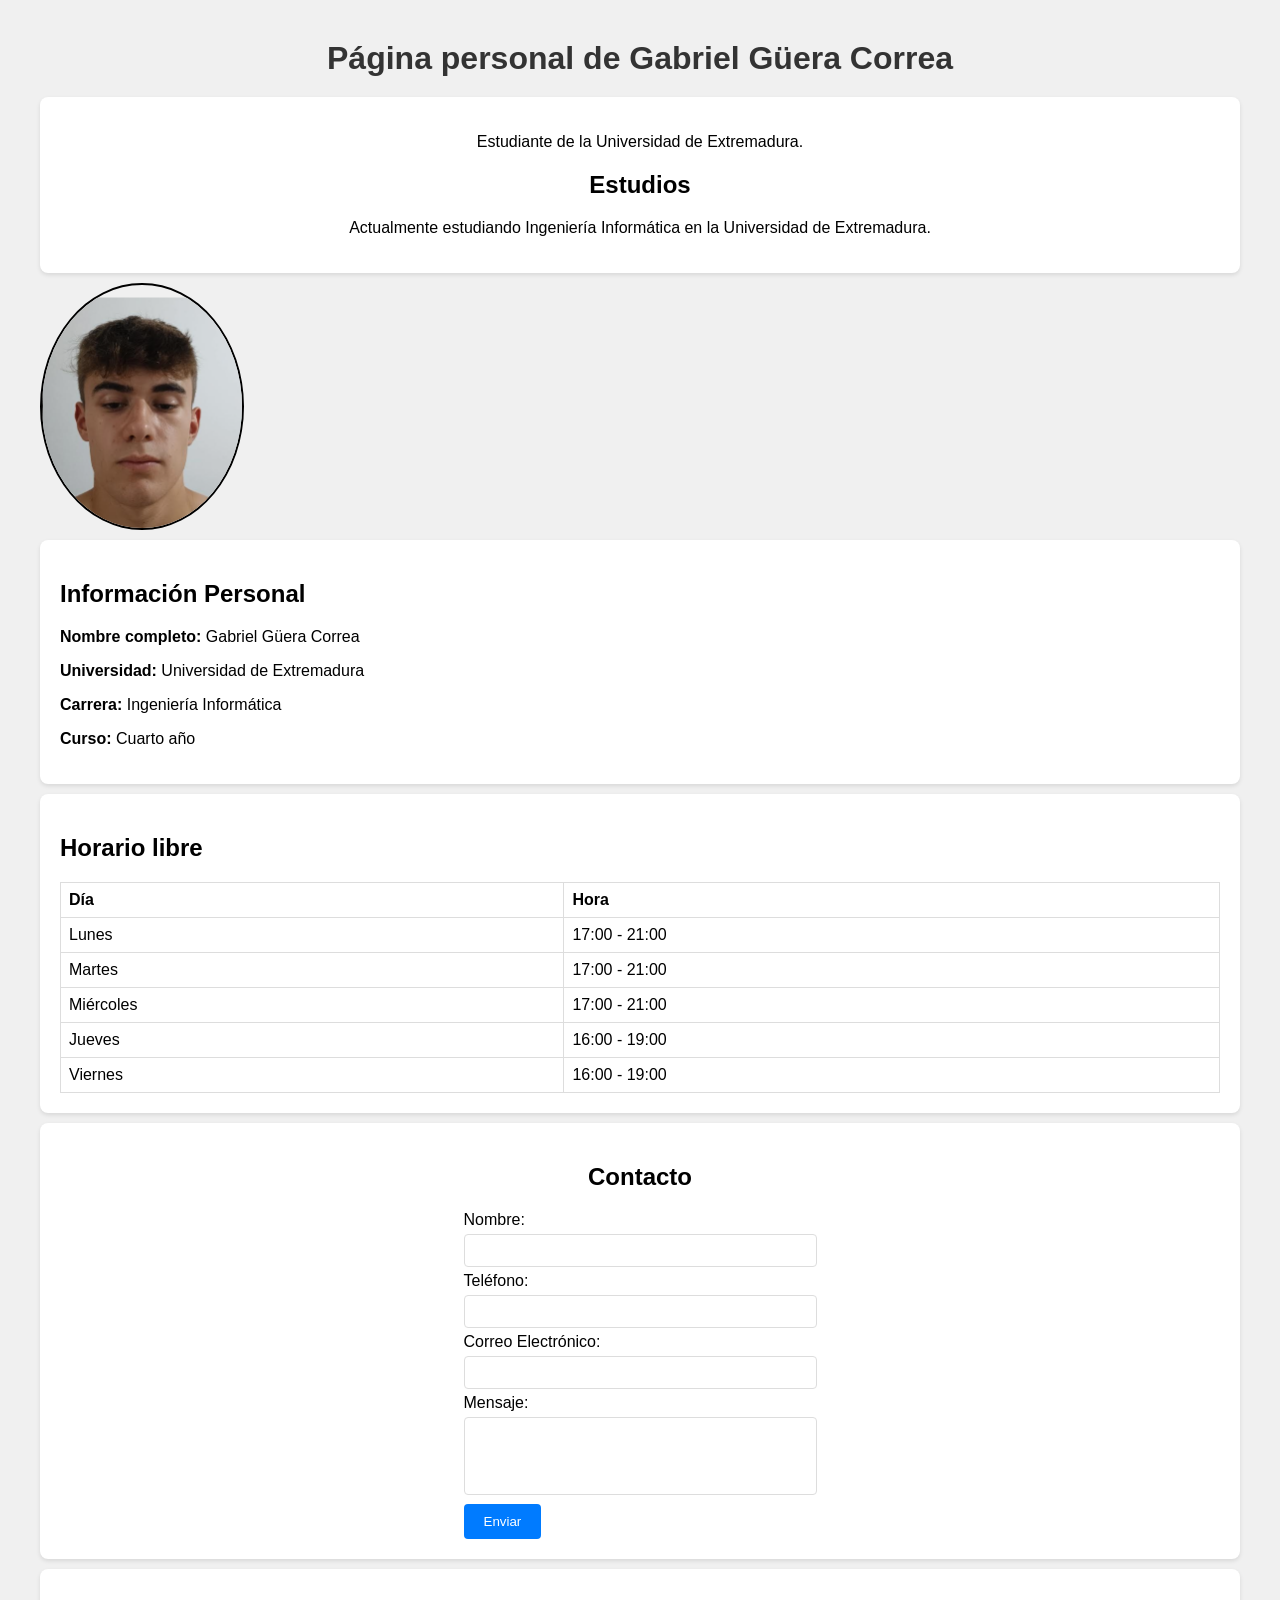
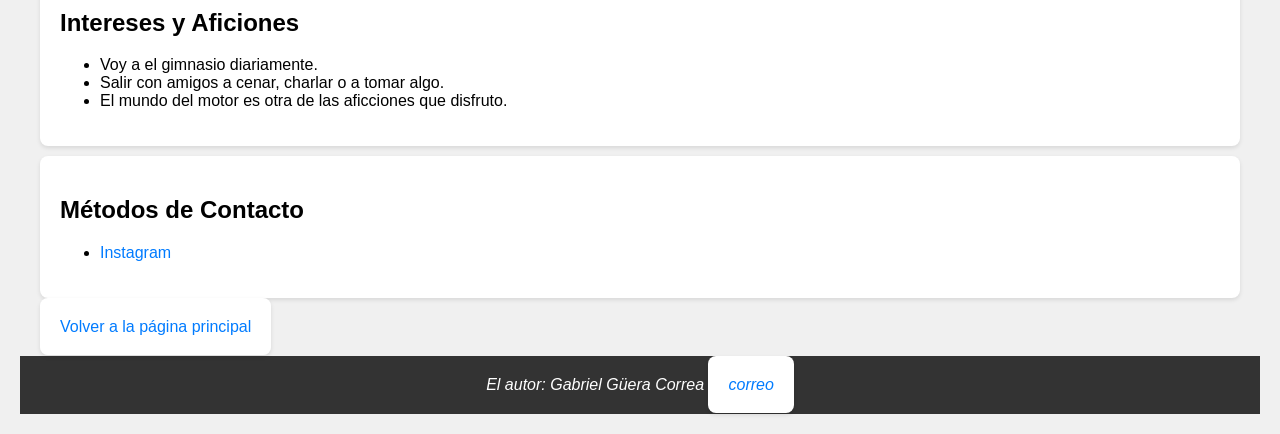
==== Gabriel.html @ ddea7c3e "Cambiar de Redes sociales a Métodos de contacto" ====
<!DOCTYPE html>
<html lang="es">
<head>
    <meta charset="UTF-8">
    <title>Presentación Estudiante 2</title>
    <link rel="stylesheet" href="styles.css">
</head>
<body>
    <div class="wrapper">
        <div class="nombre" style="font-weight: bold; font-size: 2em;">Página personal de Gabriel Güera Correa</div>
        <div class="box presentacion">
            <p>Estudiante de la Universidad de Extremadura.</p>
            <h2>Estudios</h2>
            <p>Actualmente estudiando Ingeniería Informática en la Universidad de Extremadura.</p>
        </div>
        <img src="imagenes/imageGabriel.png" alt="Foto de Gabriel:  foto de frente en la que se puede observar a un joven de pelo y ojos marrones" width="200" id="foto" style="border-radius: 50%; border: 2px solid black;">
        <div class="box informacion-personal">
            <h2>Información Personal</h2>
            <p><strong>Nombre completo:</strong> Gabriel Güera Correa </p>
            <p><strong>Universidad:</strong> Universidad de Extremadura</p>
            <p><strong>Carrera:</strong> Ingeniería Informática</p>
            <p><strong>Curso:</strong> Cuarto año </p>
        </div>

        <div class="temas">
            <div class="box horario">
                <h2>Horario libre</h2>
                <table class="tabla">
                    <tr>
                        <th>Día</th>
                        <th>Hora</th>
                        
                    </tr>
                    <tr>
                        <td>Lunes</td>
                        <td>17:00 - 21:00</td>
                        
                    </tr>
                    <tr>
                        <td>Martes</td>
                        <td>17:00 - 21:00</td>
                        
                    </tr>
                    <tr>
                        <td>Miércoles</td>
                        <td>17:00 - 21:00</td>
                        
                    </tr>
                    <tr>
                        <td>Jueves</td>
                        <td>16:00 - 19:00</td>
                        
                    </tr>
                    <tr>
                        <td>Viernes</td>
                        <td>16:00 - 19:00</td>
                        
                    </tr>
                </table>
            </div>
            <div class="box contacto">
                <h2>Contacto</h2>
                <form>
                    <label class="label" for="nombre">Nombre:</label><br>
                    <input class="input" type="text" id="nombre" name="nombre" required><br>
                    <label class="label" for="Telefono">Teléfono:</label><br>
                    <input class="input" type="tel" id="Telefono" name="Telefono" required><br>
                    <label class="label" for="email">Correo Electrónico:</label><br>
                    <input class="input" type="email" id="email" name="email" required><br>
                    <label class="label" for="mensaje">Mensaje:</label><br>
                    <textarea class="textarea" name="mensaje" rows="4" cols="40" id="mensaje" required></textarea><br>
                    <input type="submit" value="Enviar" class="enviar">
                </form>
            </div>
        </div>
        
        <div class="box intereses">
            <h2>Intereses y Aficiones</h2>
            <ul>
                <li>Voy a el gimnasio diariamente.</li>
                <li>Salir con amigos a cenar, charlar o a tomar algo.</li>
                <li>El mundo del motor es otra de las aficciones que disfruto.</li>
            </ul>
        </div>
        
        <div class="box redes-sociales">
            <h2>Métodos de Contacto</h2>
            <ul>
                <li><a class="ref" href="https://www.instagram.com/gabrigc04_">Instagram</a></li>
            </ul>
        </div>

        <div class="volver">
            <a href="paginaPrincipal.html" class="box ref">Volver a la página principal</a>
        </div>
    </div>
    <footer>
        <address>El autor: Gabriel Güera Correa <a class="box ref" href="mailto:ggeracor@alumnos.unex.es">correo</a></address>
    </footer>
</body>
</html>
---- styles.css ----
body {
    font-family: Arial, sans-serif, 'Lexend', sans-serif;
    margin: 0;
    padding: 20px;
    background-color: #f0f0f0;
}

.wrapper {
    max-width: 1200px;
    margin: 0 auto;
}

.box {
    background-color: white;
    border-radius: 8px;
    padding: 20px;
    margin: 10px 0;
    box-shadow: 0 2px 4px rgba(0,0,0,0.1);
}

.nombre {
    font-size: 2em;
    text-align: center;
    margin: 20px 0;
    color: #333;
}

.presentacion {
    text-align: center;
}

.layout .box {
  margin:0; /* Solo margen inferior */
}

.layout {
  display: grid;
  grid-template-columns: 2fr 1fr;
  grid-template-areas:
  "informacion-personal contacto"
  "horario contacto";
  gap: 20px;
  align-items: stretch;
  margin-bottom: 20px;
}


.contacto {
  grid-area: contacto;
  display: flex;
  flex-direction: column;
  align-items: center;
  justify-content: center;
}

.contacto img {
    width: 200px;
    height: 200px;
    border-radius: 50%;
    object-fit: cover;
    margin-top: 20px;
    border: 4px solid #f0f0f0;
}
.informacion-personal{
  grid-area: informacion-personal;
}
.horario{
  grid-area: horario;
}

.tabla {
    width: 100%;
    border-collapse: collapse;
}

.tabla th, .tabla td {
    border: 1px solid #ddd;
    padding: 8px;
    text-align: left;
}

.input, .textarea {
    width: 95%;
    padding: 8px;
    margin: 5px 0;
    border: 1px solid #ddd;
    border-radius: 4px;
    resize: none;
}

input::placeholder,
textarea::placeholder {
  color: #333333;
}

.enviar {
    background-color: #007bff;
    color: white;
    padding: 10px 20px;
    border: none;
    border-radius: 4px;
    cursor: pointer;
}

.ref {
    color: #007bff;
    text-decoration: none;
}


.volver {
    text-align: start;
    margin: 20px 0;
}



footer {
    text-align: center;
    margin-top: 20px;
    padding: 20px;
    background-color: #333;
    color: white;
}
.cards {
    display: grid;
    grid-template-columns: repeat(auto-fit, 220px);
    gap: 20px;
    justify-content: center;
    align-items: start;
    margin: 20px 0;
}

.card {
    width: 220px;
    height: 300px;
    background-color: #fff;
    border-radius: 10px;
    box-shadow: 0 4px 10px rgba(0,0,0,0.08);
    text-decoration: none;
    color: inherit;
    display: flex;
    flex-direction: column;
    align-items: center;
    overflow: hidden;
    transition: transform 0.18s ease, box-shadow 0.18s ease;
}

.card:hover {
    transform: translateY(-6px);
    transform: scale(1.05);
    box-shadow: 0 8px 18px rgba(0,0,0,0.12);
}

.card img {
    width: 120px;
    height: 120px;
    border-radius: 50%;
    object-fit: cover;
    margin-top: 20px;
    border: 4px solid #f0f0f0;
}
.card img[alt]{
    font-size: 0.85rem;
    color: #999;
    text-align: center;
    line-height: 120px;
    
}

.card .info {
    padding: 12px 16px;
    text-align: center;
    display: flex;
    flex-direction: column;
    justify-content: center;
    flex: 1;
}

.card .info h3 {
    margin: 10px 0 6px;
    font-size: 1.05rem;
    color: #333;
}

.card .info p {
    margin: 0;
    font-size: 0.9rem;
    color: #666;
}

.modal {
  display: none;
  position: fixed;
  top: 0; left: 0;
  width: 100%; height: 100%;
  background: rgba(0,0,0,0.8);
  justify-content: center;
  align-items: center;
}

.modal img {
  max-width: 100%;
  max-height: 100%;
  transform: scale(1.5);
}

.modal:target {
  display: flex;
}

.fondo {
  position: absolute;
  width: 100%; height: 100%;
}

.cerrar {
  position: fixed;
  top: 20px; left: 20px;
  font-size: 40px;
  color: white;
  text-decoration: none;
}


@media (max-width: 520px) {
    .cards {
        grid-template-columns: 1fr;
    }
    .card {
        width: 90%;
        margin: 0 auto;
        height: auto;
    }
}
@media (prefers-color-scheme: dark) {
  body {
    background-color: #121212; /* fondo oscuro real */
    color: #f5f5f5; /* texto claro y legible */
  }


  .box {
    background-color: #1e1e1e;
    box-shadow: 0 2px 6px rgba(0, 0, 0, 0.3);
    color: #e0e0e0;

  }

  .nombre {
    color: #ffffff;
  }

  .presentacion {
    color: #cccccc;
  }

  .tabla {
    background-color: #1a1a1a;
    color: #f0f0f0;
  }

  .tabla th, .tabla td {
    border: 1px solid #444;
  }

  .input, .textarea {
    border: 1px solid #555;
    background-color: #2a2a2a;
    color: #f0f0f0;
  }
  input::placeholder,
textarea::placeholder {
  color: #C4BABA;
}

  .enviar {
    background-color: #0d6efd;
    color: white;
  }

  .ref {
    color: #4da3ff;
  }

  .volver {
    color: #ccc;
  }

  footer {
    background-color: #1e1e1e;
    color: #f0f0f0;
  }

  .card {
    background-color: #1f1f1f;
    box-shadow: 0 4px 10px rgba(0, 0, 0, 0.3);
    color: #f0f0f0;
  }

  .card:hover {
    transform: scale(1.05);
    box-shadow: 0 8px 18px rgba(0,0,0,0.4);
  }

  .card img {
    border: 4px solid #f5f5f5;
  }

  .card img[alt] {
    color: #aaa;
  }

  .card .info h3 {
    color: #ffffff;
  }

  .card .info p {
    color: #cccccc;
  }

  img[src="imagenes/predeterminado.png"] {
  filter: invert(100%);
}

}
@media(prefers-reduced-motion: reduce){
  .card {
    transition: none;
  }
  .card:hover {
    transform:none;
  }
}

@media (forced-colors: active) {
  body {
    background-color: Canvas;
    color: CanvasText;
  }

  .box,
  .card,
  .info-clase {
    background-color: Canvas;
    color: CanvasText;
    border: 1px solid ButtonText;
  }

  .card img {
    border: 2px solid CanvasText;
  }

  a {
    color: LinkText;
    text-decoration: underline;
  }

  .enviar {
    background-color: ButtonFace;
    color: ButtonText;
    border: 1px solid ButtonText;
  }

  footer {
    background-color: Canvas;
    color: CanvasText;
    border-top: 1px solid ButtonText;
  }

  .nombre,
  h2,
  h3,
  p,
  li {
    color: CanvasText;
  }

  .input,
  .textarea {
    background-color: Field;
    color: FieldText;
    border: 1px solid ButtonText;
  }
}

/* Asegurar que la foto principal no se muestre recortada (sin zoom) */
#foto {
  width: 200px;
  max-width: 100%;
  height: auto;
  object-fit: contain; /* no crop, mantén la proporción */
  border-radius: 50%;
  border: 2px solid #444;
  display: block;
}
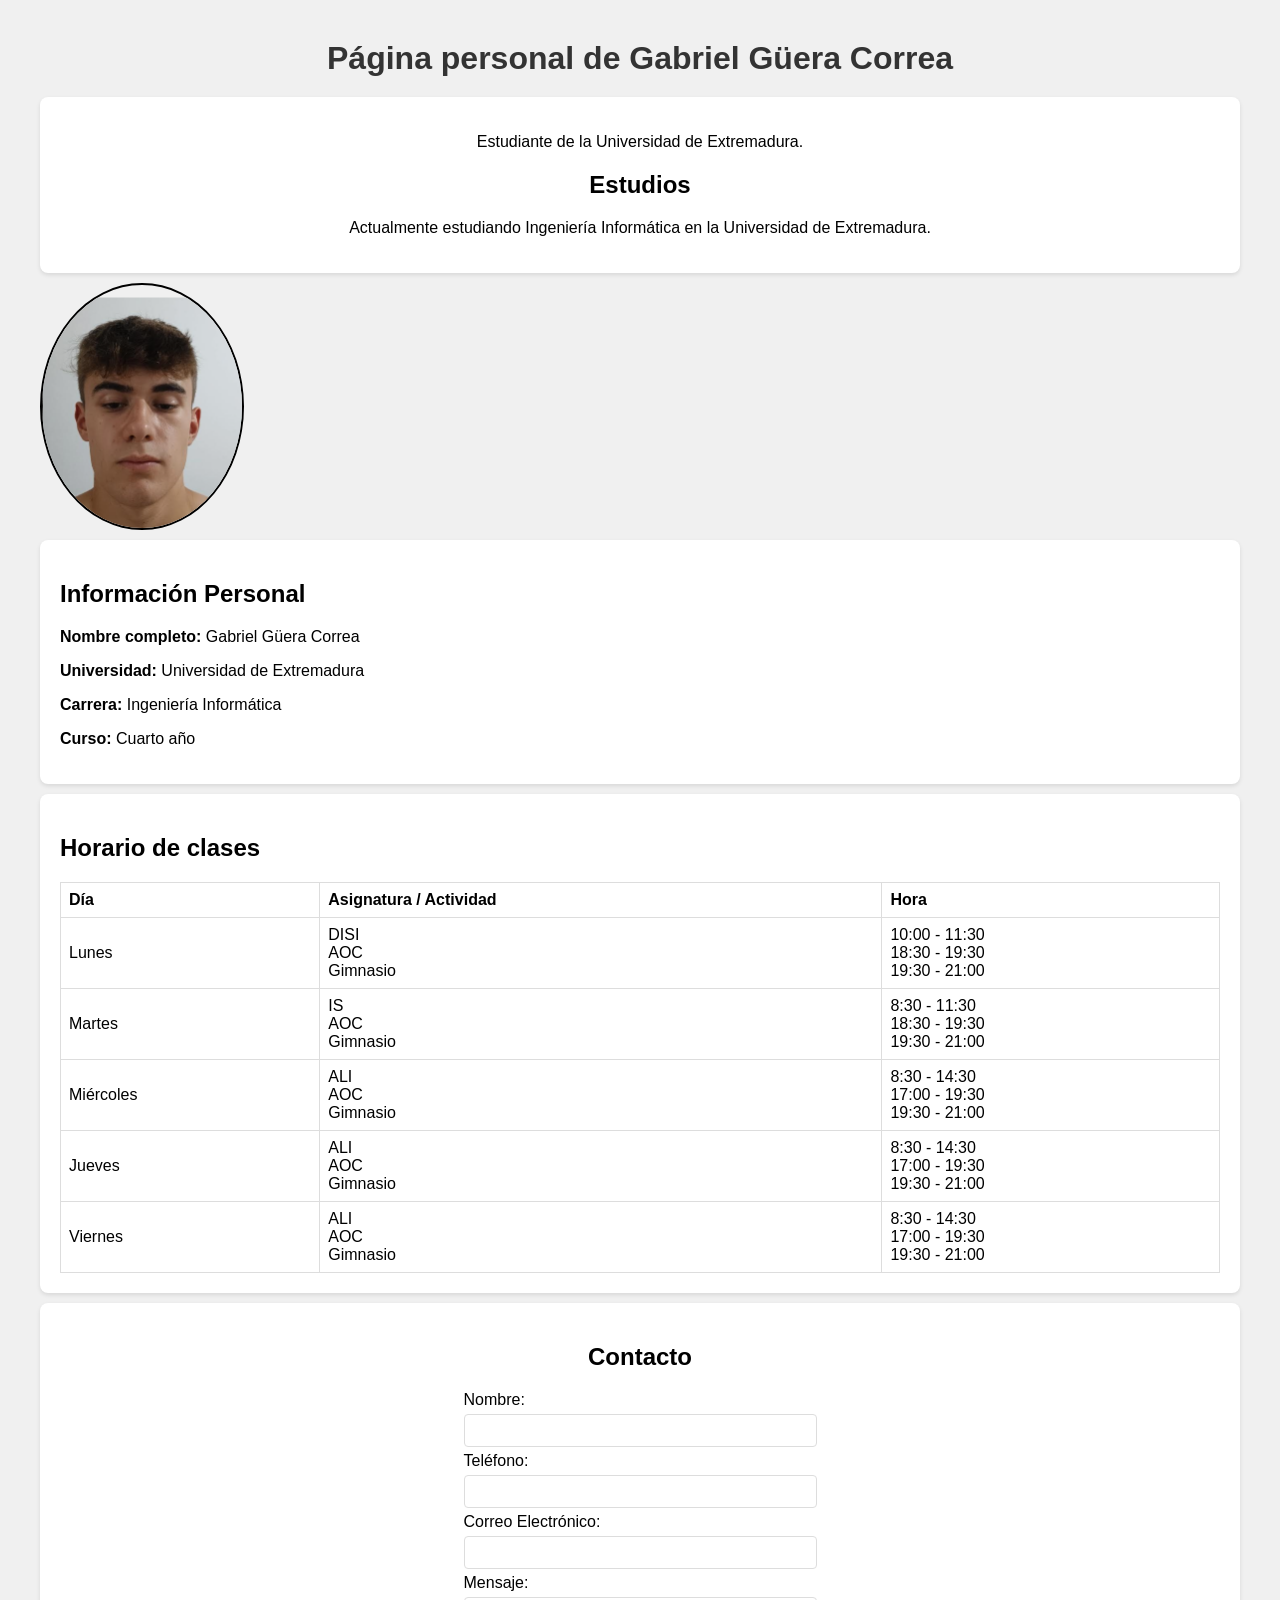
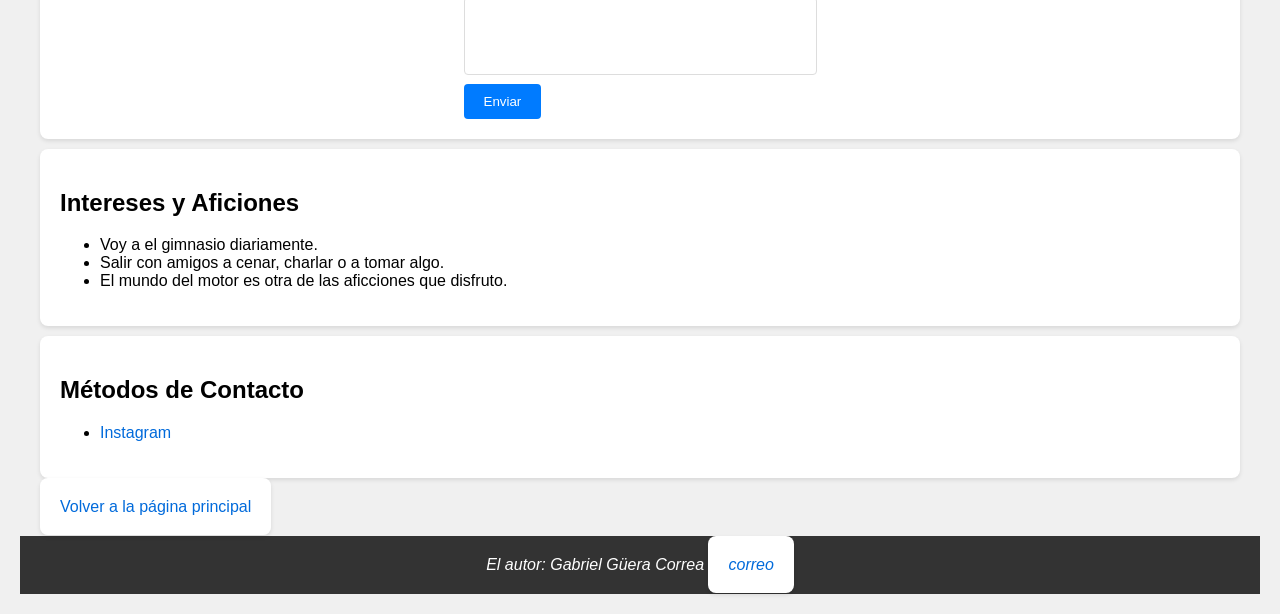
==== commit 3712ac97: "Rol a rellenar" ====
--- a/Gabriel.html
+++ b/Gabriel.html
@@ -24,37 +24,37 @@
 
         <div class="temas">
             <div class="box horario">
-                <h2>Horario libre</h2>
+                <h2>Horario de clases</h2>
                 <table class="tabla">
                     <tr>
                         <th>Día</th>
+                        <th>Asignatura / Actividad</th>
                         <th>Hora</th>
-                        
                     </tr>
                     <tr>
                         <td>Lunes</td>
-                        <td>17:00 - 21:00</td>
-                        
+                        <td>DISI<br>AOC<br>Gimnasio</td>
+                        <td>10:00 - 11:30<br>18:30 - 19:30<br>19:30 - 21:00</td>
                     </tr>
                     <tr>
                         <td>Martes</td>
-                        <td>17:00 - 21:00</td>
-                        
+                        <td>IS<br>AOC<br>Gimnasio</td>
+                        <td>8:30 - 11:30<br>18:30 - 19:30<br>19:30 - 21:00</td>
                     </tr>
                     <tr>
                         <td>Miércoles</td>
-                        <td>17:00 - 21:00</td>
-                        
+                        <td>ALI<br>AOC<br>Gimnasio</td>
+                        <td>8:30 - 14:30<br>17:00 - 19:30<br>19:30 - 21:00</td>
                     </tr>
                     <tr>
                         <td>Jueves</td>
-                        <td>16:00 - 19:00</td>
-                        
+                        <td>ALI<br>AOC<br>Gimnasio</td>
+                        <td>8:30 - 14:30<br>17:00 - 19:30<br>19:30 - 21:00</td>
                     </tr>
                     <tr>
                         <td>Viernes</td>
-                        <td>16:00 - 19:00</td>
-                        
+                        <td>ALI<br>AOC<br>Gimnasio</td>
+                        <td>8:30 - 14:30<br>17:00 - 19:30<br>19:30 - 21:00</td>
                     </tr>
                 </table>
             </div>
--- a/styles.css
+++ b/styles.css
@@ -103,7 +103,7 @@
 }
 
 .ref {
-    color: #007bff;
+    color: #006adb;
     text-decoration: none;
 }
 
@@ -223,7 +223,7 @@
 }
 
 
-@media (max-width: 520px) {
+@media (max-width: 768px) {
     .cards {
         grid-template-columns: 1fr;
     }
@@ -232,7 +232,22 @@
         margin: 0 auto;
         height: auto;
     }
-}
+    .layout {
+    display: grid;
+    grid-template-columns: 1fr;
+    grid-template-areas:
+      "informacion-personal"
+      "horario"
+      "contacto";
+    gap: 20px;
+  }
+
+  .contacto {
+    align-items: stretch;
+    justify-content: flex-start;
+  }
+}
+
 @media (prefers-color-scheme: dark) {
   body {
     background-color: #121212; /* fondo oscuro real */
@@ -384,12 +399,11 @@
   }
 }
 
-/* Asegurar que la foto principal no se muestre recortada (sin zoom) */
 #foto {
   width: 200px;
   max-width: 100%;
   height: auto;
-  object-fit: contain; /* no crop, mantén la proporción */
+  object-fit: contain;
   border-radius: 50%;
   border: 2px solid #444;
   display: block;
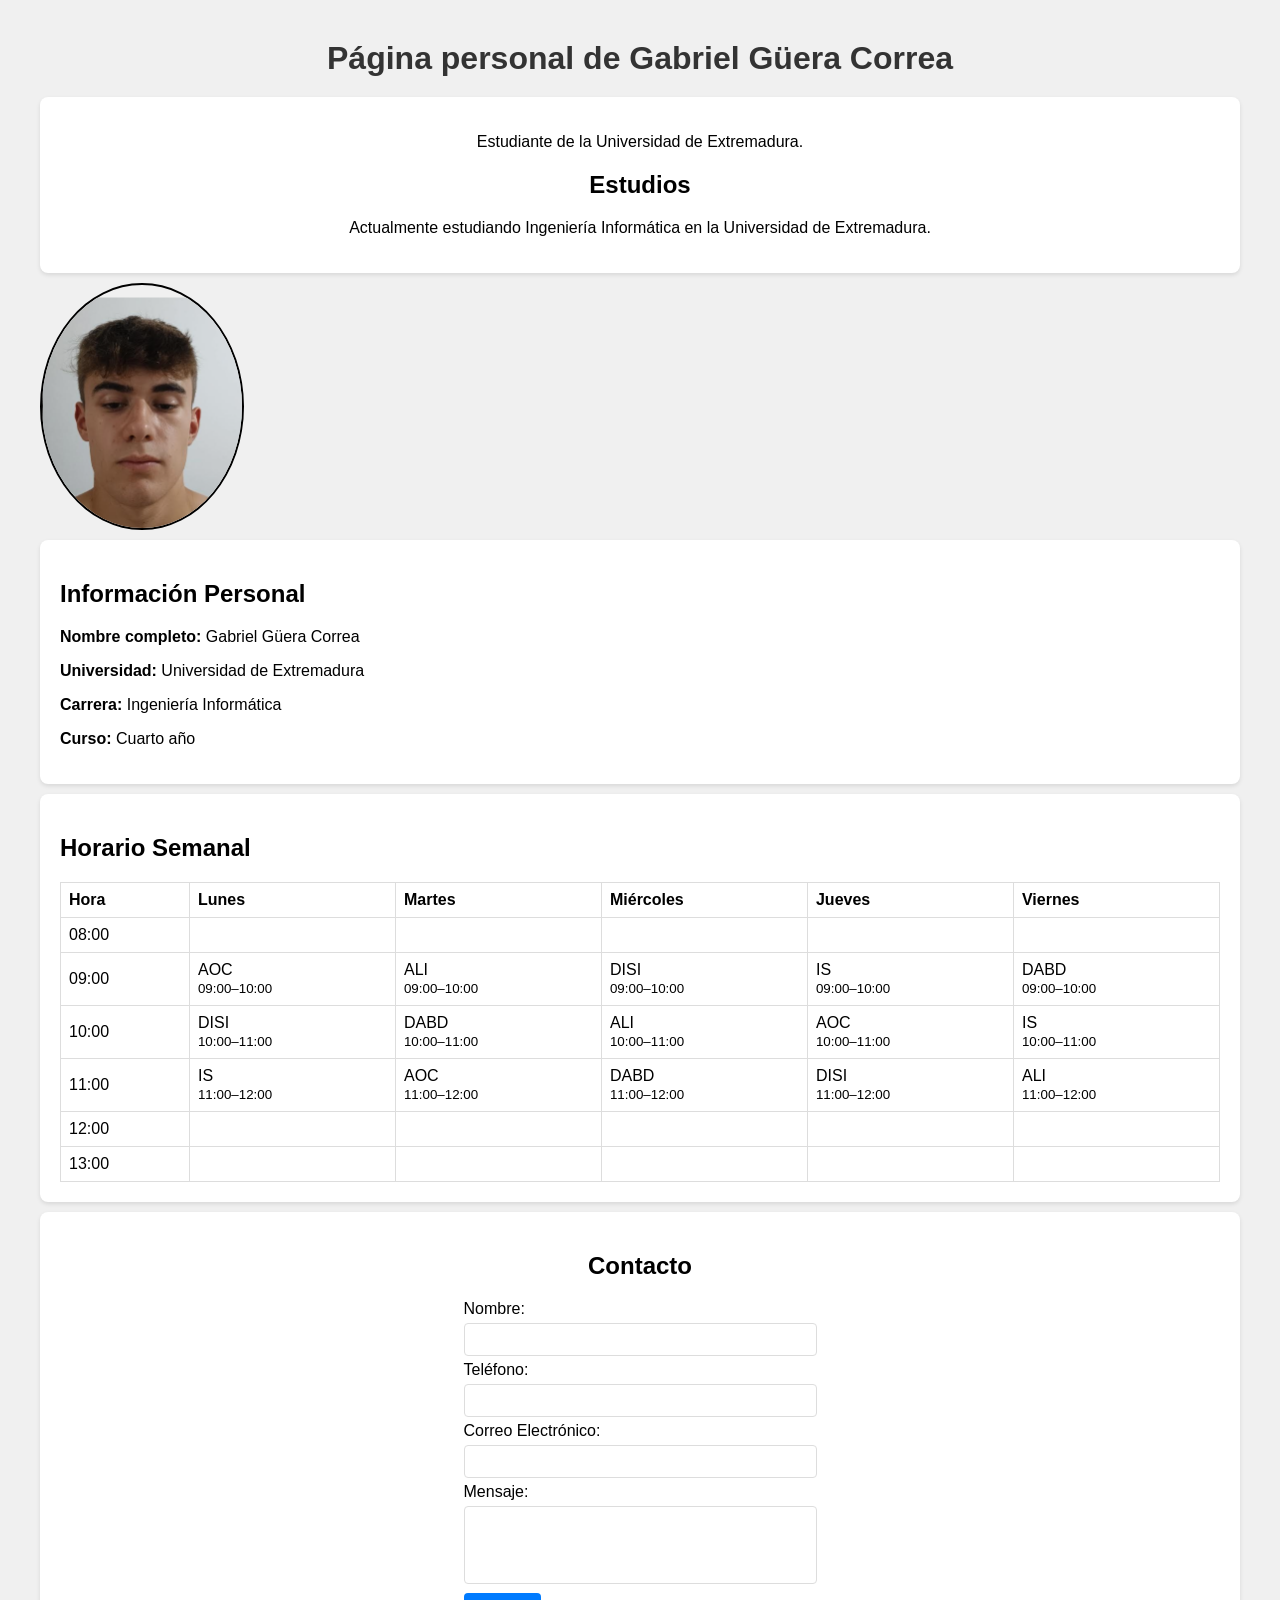
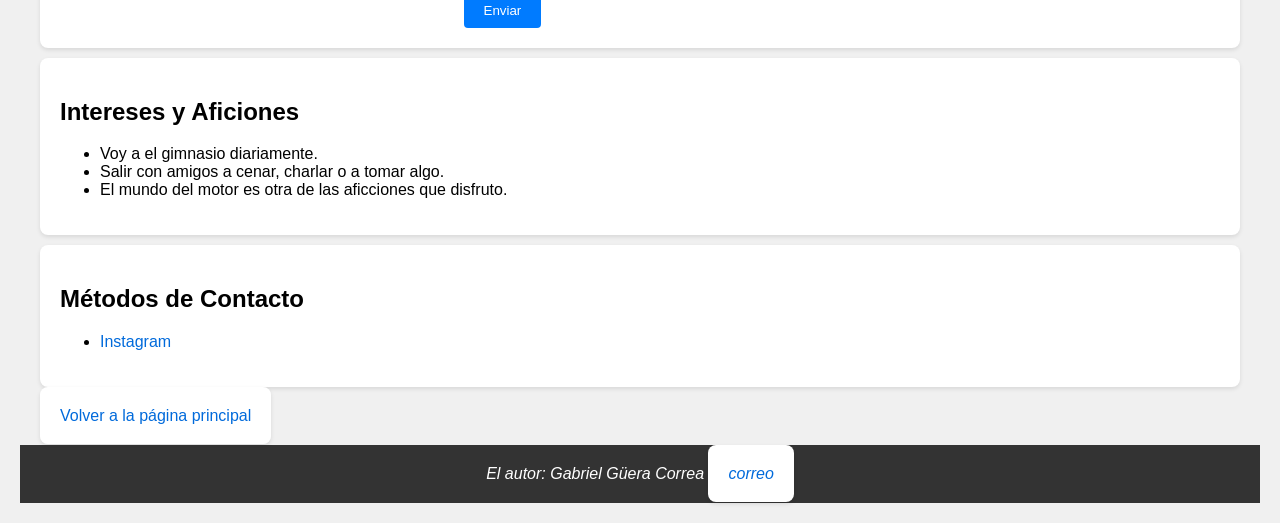
==== commit aee7f780: "horario Gab" ====
--- a/Gabriel.html
+++ b/Gabriel.html
@@ -24,38 +24,68 @@
 
         <div class="temas">
             <div class="box horario">
-                <h2>Horario de clases</h2>
-                <table class="tabla">
-                    <tr>
-                        <th>Día</th>
-                        <th>Asignatura / Actividad</th>
-                        <th>Hora</th>
-                    </tr>
-                    <tr>
-                        <td>Lunes</td>
-                        <td>DISI<br>AOC<br>Gimnasio</td>
-                        <td>10:00 - 11:30<br>18:30 - 19:30<br>19:30 - 21:00</td>
-                    </tr>
-                    <tr>
-                        <td>Martes</td>
-                        <td>IS<br>AOC<br>Gimnasio</td>
-                        <td>8:30 - 11:30<br>18:30 - 19:30<br>19:30 - 21:00</td>
-                    </tr>
-                    <tr>
-                        <td>Miércoles</td>
-                        <td>ALI<br>AOC<br>Gimnasio</td>
-                        <td>8:30 - 14:30<br>17:00 - 19:30<br>19:30 - 21:00</td>
-                    </tr>
-                    <tr>
-                        <td>Jueves</td>
-                        <td>ALI<br>AOC<br>Gimnasio</td>
-                        <td>8:30 - 14:30<br>17:00 - 19:30<br>19:30 - 21:00</td>
-                    </tr>
-                    <tr>
-                        <td>Viernes</td>
-                        <td>ALI<br>AOC<br>Gimnasio</td>
-                        <td>8:30 - 14:30<br>17:00 - 19:30<br>19:30 - 21:00</td>
-                    </tr>
+                <h2>Horario Semanal</h2>
+                <table class="tabla" aria-label="Horario semanal">
+                    <thead>
+                        <tr>
+                            <th>Hora</th>
+                            <th>Lunes</th>
+                            <th>Martes</th>
+                            <th>Miércoles</th>
+                            <th>Jueves</th>
+                            <th>Viernes</th>
+                        </tr>
+                    </thead>
+                    <tbody>
+                        <tr>
+                            <td>08:00</td>
+                            <td></td>
+                            <td></td>
+                            <td></td>
+                            <td></td>
+                            <td></td>
+                        </tr>
+                            <tr>
+                                <td>09:00</td>
+                                <td>AOC<br><small>09:00–10:00</small></td>
+                                <td>ALI<br><small>09:00–10:00</small></td>
+                                <td>DISI<br><small>09:00–10:00</small></td>
+                                <td>IS<br><small>09:00–10:00</small></td>
+                                <td>DABD<br><small>09:00–10:00</small></td>
+                            </tr>
+                            <tr>
+                                <td>10:00</td>
+                                <td>DISI<br><small>10:00–11:00</small></td>
+                                <td>DABD<br><small>10:00–11:00</small></td>
+                                <td>ALI<br><small>10:00–11:00</small></td>
+                                <td>AOC<br><small>10:00–11:00</small></td>
+                                <td>IS<br><small>10:00–11:00</small></td>
+                            </tr>
+                            <tr>
+                                <td>11:00</td>
+                                <td>IS<br><small>11:00–12:00</small></td>
+                                <td>AOC<br><small>11:00–12:00</small></td>
+                                <td>DABD<br><small>11:00–12:00</small></td>
+                                <td>DISI<br><small>11:00–12:00</small></td>
+                                <td>ALI<br><small>11:00–12:00</small></td>
+                            </tr>
+                            <tr>
+                                <td>12:00</td>
+                                <td></td>
+                                <td></td>
+                                <td></td>
+                                <td></td>
+                                <td></td>
+                            </tr>
+                            <tr>
+                                <td>13:00</td>
+                                <td></td>
+                                <td></td>
+                                <td></td>
+                                <td></td>
+                                <td></td>
+                            </tr>
+                    </tbody>
                 </table>
             </div>
             <div class="box contacto">
--- a/styles.css
+++ b/styles.css
@@ -5,6 +5,9 @@
     background-color: #f0f0f0;
 }
 
+h1 {
+    text-align: center;
+}
 .wrapper {
     max-width: 1200px;
     margin: 0 auto;
@@ -30,7 +33,7 @@
 }
 
 .layout .box {
-  margin:0; /* Solo margen inferior */
+  margin:0;
 }
 
 .layout {
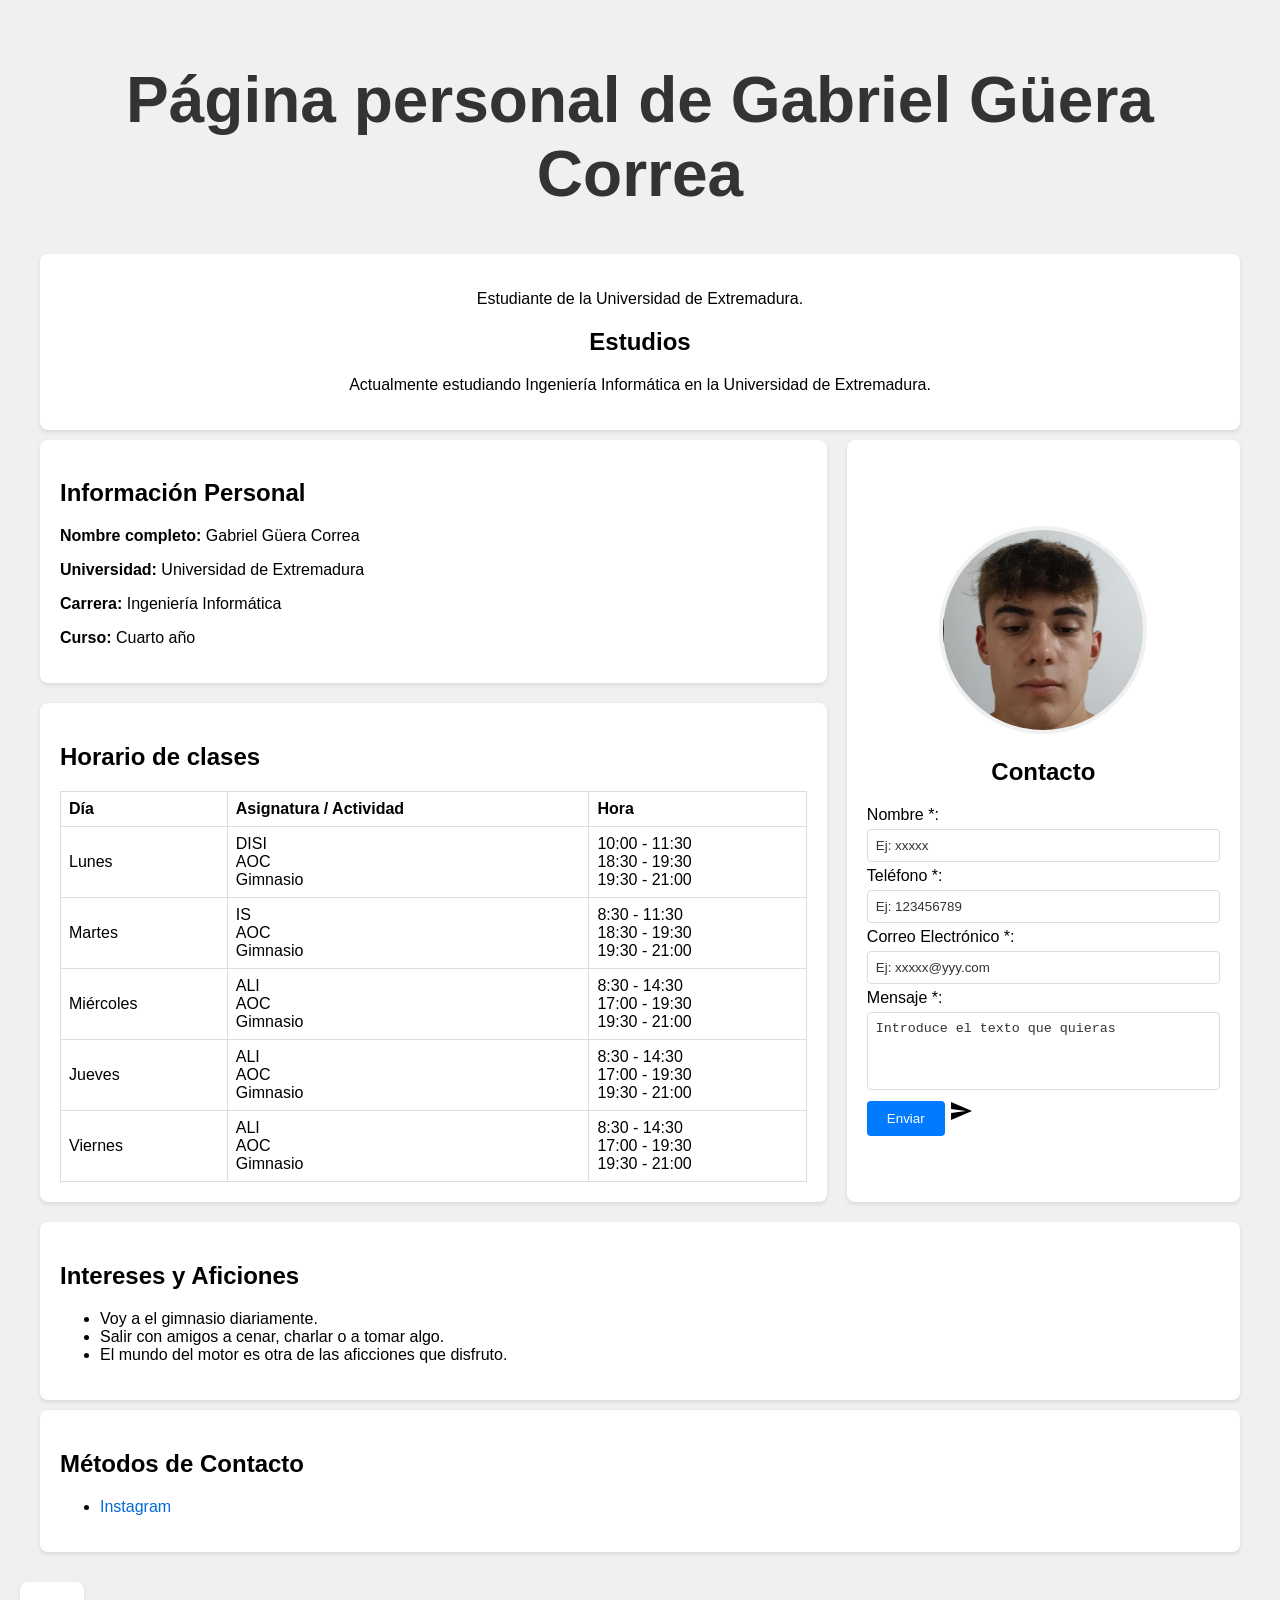
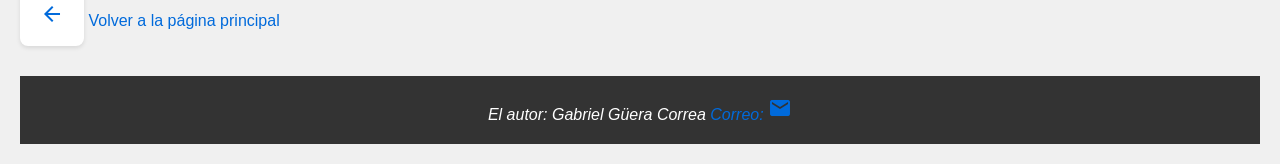
==== commit 2e623e6d: "Copia de la organización de jorge a las demás páginas" ====
--- a/Gabriel.html
+++ b/Gabriel.html
@@ -2,104 +2,87 @@
 <html lang="es">
 <head>
     <meta charset="UTF-8">
-    <title>Presentación Estudiante 2</title>
+    <meta name="viewport" content="width=device-width, initial-scale=1.0">
+    <title>Presentación Gabriel Güera</title>
     <link rel="stylesheet" href="styles.css">
+    <link href="https://fonts.googleapis.com/icon?family=Material+Icons" rel="stylesheet">
 </head>
 <body>
     <div class="wrapper">
-        <div class="nombre" style="font-weight: bold; font-size: 2em;">Página personal de Gabriel Güera Correa</div>
+        <div class="nombre"><h1>Página personal de Gabriel Güera Correa</h1></div>
         <div class="box presentacion">
             <p>Estudiante de la Universidad de Extremadura.</p>
             <h2>Estudios</h2>
             <p>Actualmente estudiando Ingeniería Informática en la Universidad de Extremadura.</p>
         </div>
-        <img src="imagenes/imageGabriel.png" alt="Foto de Gabriel:  foto de frente en la que se puede observar a un joven de pelo y ojos marrones" width="200" id="foto" style="border-radius: 50%; border: 2px solid black;">
-        <div class="box informacion-personal">
-            <h2>Información Personal</h2>
-            <p><strong>Nombre completo:</strong> Gabriel Güera Correa </p>
-            <p><strong>Universidad:</strong> Universidad de Extremadura</p>
-            <p><strong>Carrera:</strong> Ingeniería Informática</p>
-            <p><strong>Curso:</strong> Cuarto año </p>
-        </div>
-
-        <div class="temas">
+        <div class="layout">
+            <div class="box informacion-personal">
+                <h2>Información Personal</h2>
+                <p><strong>Nombre completo:</strong> Gabriel Güera Correa </p>
+                <p><strong>Universidad:</strong> Universidad de Extremadura</p>
+                <p><strong>Carrera:</strong> Ingeniería Informática</p>
+                <p><strong>Curso:</strong> Cuarto año </p>
+            </div>
             <div class="box horario">
-                <h2>Horario Semanal</h2>
-                <table class="tabla" aria-label="Horario semanal">
-                    <thead>
-                        <tr>
-                            <th>Hora</th>
-                            <th>Lunes</th>
-                            <th>Martes</th>
-                            <th>Miércoles</th>
-                            <th>Jueves</th>
-                            <th>Viernes</th>
-                        </tr>
-                    </thead>
-                    <tbody>
-                        <tr>
-                            <td>08:00</td>
-                            <td></td>
-                            <td></td>
-                            <td></td>
-                            <td></td>
-                            <td></td>
-                        </tr>
-                            <tr>
-                                <td>09:00</td>
-                                <td>AOC<br><small>09:00–10:00</small></td>
-                                <td>ALI<br><small>09:00–10:00</small></td>
-                                <td>DISI<br><small>09:00–10:00</small></td>
-                                <td>IS<br><small>09:00–10:00</small></td>
-                                <td>DABD<br><small>09:00–10:00</small></td>
-                            </tr>
-                            <tr>
-                                <td>10:00</td>
-                                <td>DISI<br><small>10:00–11:00</small></td>
-                                <td>DABD<br><small>10:00–11:00</small></td>
-                                <td>ALI<br><small>10:00–11:00</small></td>
-                                <td>AOC<br><small>10:00–11:00</small></td>
-                                <td>IS<br><small>10:00–11:00</small></td>
-                            </tr>
-                            <tr>
-                                <td>11:00</td>
-                                <td>IS<br><small>11:00–12:00</small></td>
-                                <td>AOC<br><small>11:00–12:00</small></td>
-                                <td>DABD<br><small>11:00–12:00</small></td>
-                                <td>DISI<br><small>11:00–12:00</small></td>
-                                <td>ALI<br><small>11:00–12:00</small></td>
-                            </tr>
-                            <tr>
-                                <td>12:00</td>
-                                <td></td>
-                                <td></td>
-                                <td></td>
-                                <td></td>
-                                <td></td>
-                            </tr>
-                            <tr>
-                                <td>13:00</td>
-                                <td></td>
-                                <td></td>
-                                <td></td>
-                                <td></td>
-                                <td></td>
-                            </tr>
-                    </tbody>
+                <h2>Horario de clases</h2>
+                <table class="tabla">
+                    <tr>
+                        <th>Día</th>
+                        <th>Asignatura / Actividad</th>
+                        <th>Hora</th>
+                    </tr>
+                    <tr>
+                        <td>Lunes</td>
+                        <td>DISI<br>AOC<br>Gimnasio</td>
+                        <td>10:00 - 11:30<br>18:30 - 19:30<br>19:30 - 21:00</td>
+                    </tr>
+                    <tr>
+                        <td>Martes</td>
+                        <td>IS<br>AOC<br>Gimnasio</td>
+                        <td>8:30 - 11:30<br>18:30 - 19:30<br>19:30 - 21:00</td>
+                    </tr>
+                    <tr>
+                        <td>Miércoles</td>
+                        <td>ALI<br>AOC<br>Gimnasio</td>
+                        <td>8:30 - 14:30<br>17:00 - 19:30<br>19:30 - 21:00</td>
+                    </tr>
+                    <tr>
+                        <td>Jueves</td>
+                        <td>ALI<br>AOC<br>Gimnasio</td>
+                        <td>8:30 - 14:30<br>17:00 - 19:30<br>19:30 - 21:00</td>
+                    </tr>
+                    <tr>
+                        <td>Viernes</td>
+                        <td>ALI<br>AOC<br>Gimnasio</td>
+                        <td>8:30 - 14:30<br>17:00 - 19:30<br>19:30 - 21:00</td>
+                    </tr>
                 </table>
             </div>
             <div class="box contacto">
+                <a href="#imagen-ampliada">
+                    <img src="imagenes/imageGabriel.png" alt="Foto de Gabriel:  foto de frente en la que se puede observar a un joven de pelo y ojos marrones">
+                </a>
+
+                <div id="imagen-ampliada" class="modal">
+                    <a  href="#" class="fondo"></a>
+                    <div class="contenido">
+                        <a  class="cerrar">x</a>
+                        <img src="imagenes/imageGabriel.png" alt="Imagen ampliada">
+                    </div>
+                </div>
+
                 <h2>Contacto</h2>
                 <form>
-                    <label class="label" for="nombre">Nombre:</label><br>
-                    <input class="input" type="text" id="nombre" name="nombre" required><br>
-                    <label class="label" for="Telefono">Teléfono:</label><br>
-                    <input class="input" type="tel" id="Telefono" name="Telefono" required><br>
-                    <label class="label" for="email">Correo Electrónico:</label><br>
-                    <input class="input" type="email" id="email" name="email" required><br>
-                    <label class="label" for="mensaje">Mensaje:</label><br>
-                    <textarea class="textarea" name="mensaje" rows="4" cols="40" id="mensaje" required></textarea><br>
-                    <input type="submit" value="Enviar" class="enviar">
+                    <label class="label" for="nombre">Nombre *:</label><br>
+                    <input class="input" type="text" id="nombre" name="nombre" required placeholder="Ej: xxxxx"><br>
+                    <label class="label" for="Telefono">Teléfono *:</label><br>
+                    <input class="input" type="tel" id="Telefono" name="Telefono" required placeholder="Ej: 123456789"
+                    pattern="[0-9]{9}" title="Debe contener 9 dígitos numéricos"><br>
+                    <label class="label" for="email">Correo Electrónico *:</label><br>
+                    <input class="input" type="email" id="email" name="email" required placeholder="Ej: xxxxx@yyy.com"><br>
+                    <label class="label" for="mensaje">Mensaje *:</label><br>
+                    <textarea class="textarea" name="mensaje" rows="4" cols="40" id="mensaje" required placeholder="Introduce el texto que quieras"></textarea><br>
+                    <input type="submit" value="Enviar" class="enviar" >  <i class="material-icons">send</i>
                 </form>
             </div>
         </div>
@@ -120,12 +103,12 @@
             </ul>
         </div>
 
-        <div class="volver">
-            <a href="paginaPrincipal.html" class="box ref">Volver a la página principal</a>
-        </div>
+    </div> 
+    <div class="volver">
+            <a href="paginaPrincipal.html" class="ref"><i class="box material-icons">arrow_back</i>  Volver a la página principal</a>
     </div>
     <footer>
-        <address>El autor: Gabriel Güera Correa <a class="box ref" href="mailto:ggeracor@alumnos.unex.es">correo</a></address>
+        <address>El autor: Gabriel Güera Correa <a class="ref" href="mailto:ggeracor@alumnos.unex.es">Correo: <i class="material-icons"> email</i></a></address>
     </footer>
 </body>
 </html>
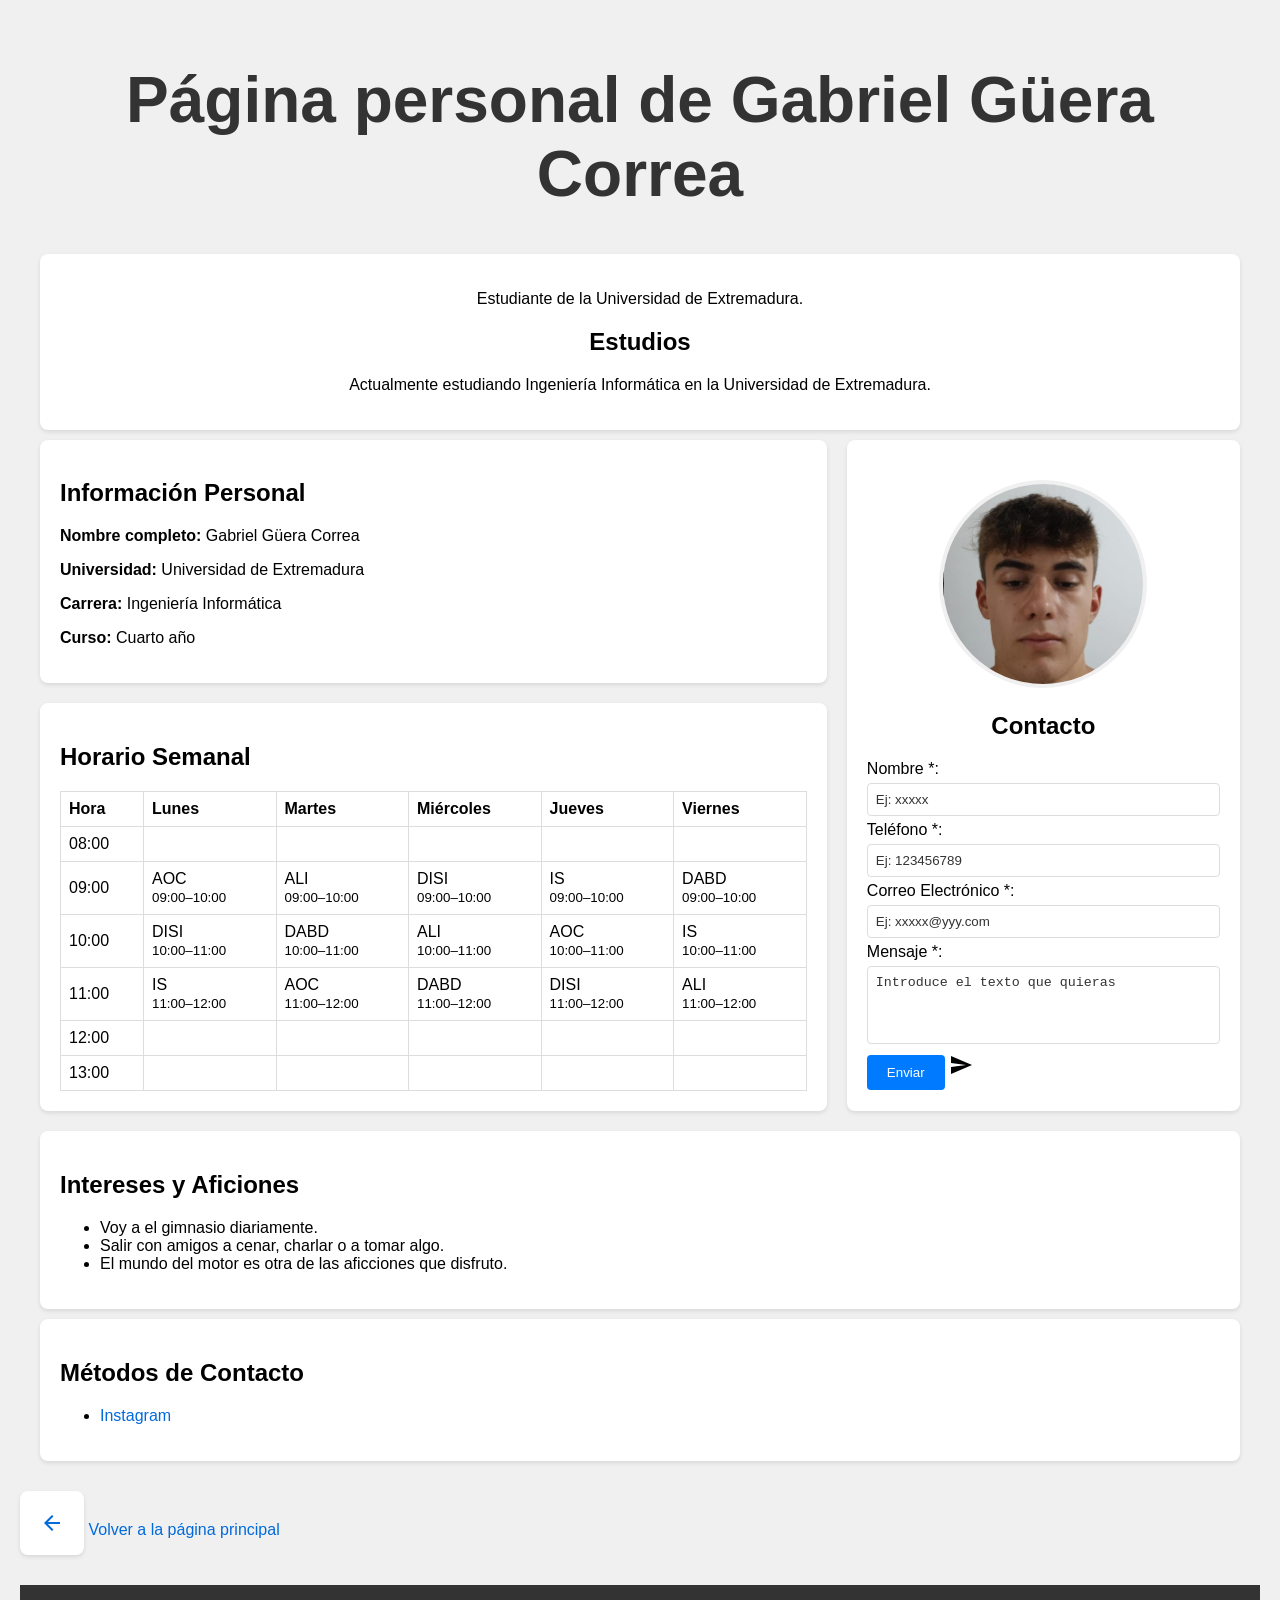
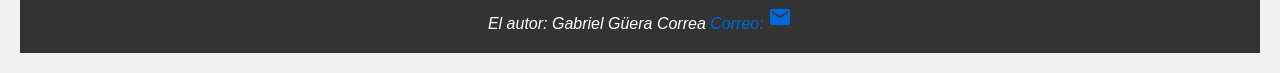
==== commit b43e4464: "Merge branch 'main' of https://github.com/JorgeVaqueroUn/ProyectoDISI" ====
--- a/Gabriel.html
+++ b/Gabriel.html
@@ -24,38 +24,68 @@
                 <p><strong>Curso:</strong> Cuarto año </p>
             </div>
             <div class="box horario">
-                <h2>Horario de clases</h2>
-                <table class="tabla">
-                    <tr>
-                        <th>Día</th>
-                        <th>Asignatura / Actividad</th>
-                        <th>Hora</th>
-                    </tr>
-                    <tr>
-                        <td>Lunes</td>
-                        <td>DISI<br>AOC<br>Gimnasio</td>
-                        <td>10:00 - 11:30<br>18:30 - 19:30<br>19:30 - 21:00</td>
-                    </tr>
-                    <tr>
-                        <td>Martes</td>
-                        <td>IS<br>AOC<br>Gimnasio</td>
-                        <td>8:30 - 11:30<br>18:30 - 19:30<br>19:30 - 21:00</td>
-                    </tr>
-                    <tr>
-                        <td>Miércoles</td>
-                        <td>ALI<br>AOC<br>Gimnasio</td>
-                        <td>8:30 - 14:30<br>17:00 - 19:30<br>19:30 - 21:00</td>
-                    </tr>
-                    <tr>
-                        <td>Jueves</td>
-                        <td>ALI<br>AOC<br>Gimnasio</td>
-                        <td>8:30 - 14:30<br>17:00 - 19:30<br>19:30 - 21:00</td>
-                    </tr>
-                    <tr>
-                        <td>Viernes</td>
-                        <td>ALI<br>AOC<br>Gimnasio</td>
-                        <td>8:30 - 14:30<br>17:00 - 19:30<br>19:30 - 21:00</td>
-                    </tr>
+                <h2>Horario Semanal</h2>
+                <table class="tabla" aria-label="Horario semanal">
+                    <thead>
+                        <tr>
+                            <th>Hora</th>
+                            <th>Lunes</th>
+                            <th>Martes</th>
+                            <th>Miércoles</th>
+                            <th>Jueves</th>
+                            <th>Viernes</th>
+                        </tr>
+                    </thead>
+                    <tbody>
+                        <tr>
+                            <td>08:00</td>
+                            <td></td>
+                            <td></td>
+                            <td></td>
+                            <td></td>
+                            <td></td>
+                        </tr>
+                            <tr>
+                                <td>09:00</td>
+                                <td>AOC<br><small>09:00–10:00</small></td>
+                                <td>ALI<br><small>09:00–10:00</small></td>
+                                <td>DISI<br><small>09:00–10:00</small></td>
+                                <td>IS<br><small>09:00–10:00</small></td>
+                                <td>DABD<br><small>09:00–10:00</small></td>
+                            </tr>
+                            <tr>
+                                <td>10:00</td>
+                                <td>DISI<br><small>10:00–11:00</small></td>
+                                <td>DABD<br><small>10:00–11:00</small></td>
+                                <td>ALI<br><small>10:00–11:00</small></td>
+                                <td>AOC<br><small>10:00–11:00</small></td>
+                                <td>IS<br><small>10:00–11:00</small></td>
+                            </tr>
+                            <tr>
+                                <td>11:00</td>
+                                <td>IS<br><small>11:00–12:00</small></td>
+                                <td>AOC<br><small>11:00–12:00</small></td>
+                                <td>DABD<br><small>11:00–12:00</small></td>
+                                <td>DISI<br><small>11:00–12:00</small></td>
+                                <td>ALI<br><small>11:00–12:00</small></td>
+                            </tr>
+                            <tr>
+                                <td>12:00</td>
+                                <td></td>
+                                <td></td>
+                                <td></td>
+                                <td></td>
+                                <td></td>
+                            </tr>
+                            <tr>
+                                <td>13:00</td>
+                                <td></td>
+                                <td></td>
+                                <td></td>
+                                <td></td>
+                                <td></td>
+                            </tr>
+                    </tbody>
                 </table>
             </div>
             <div class="box contacto">
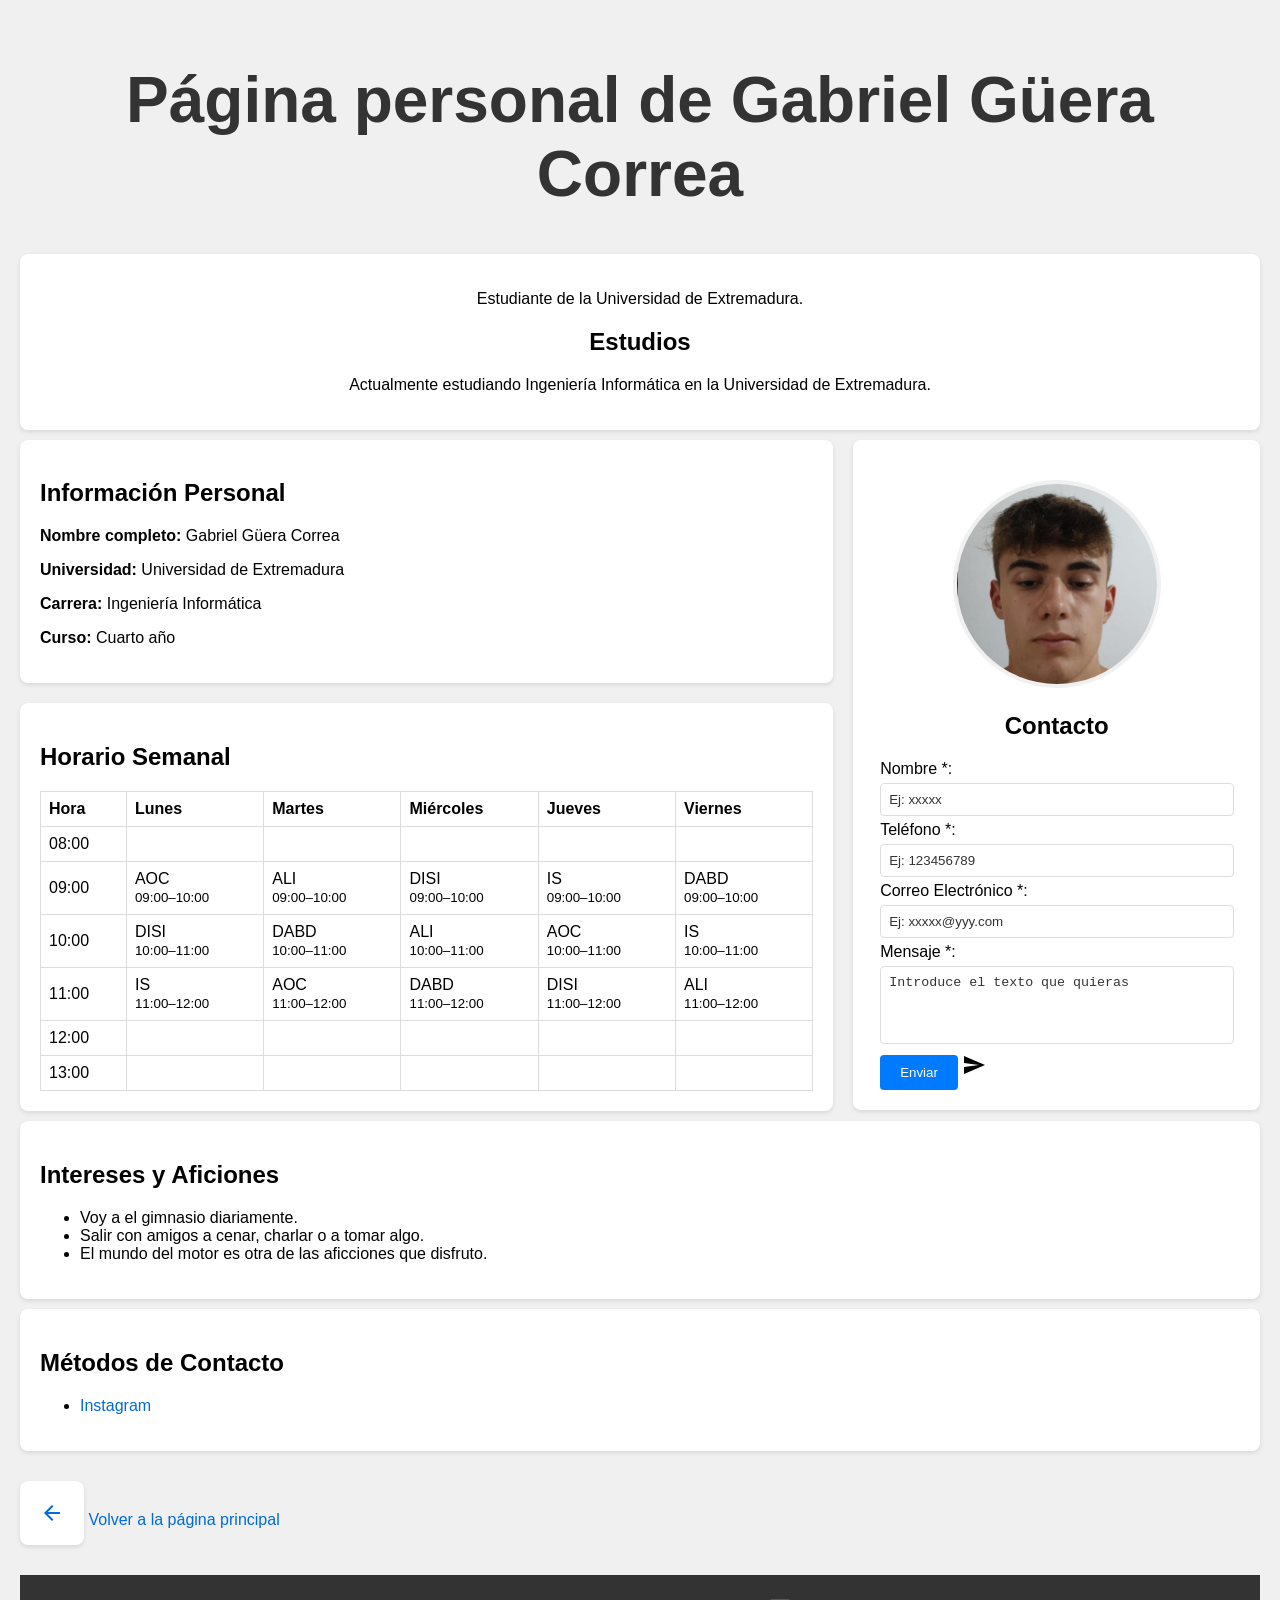
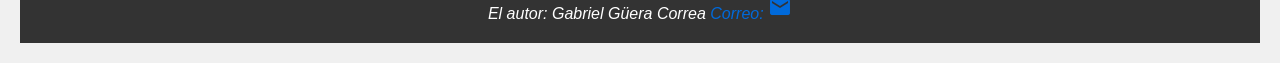
==== commit e5bb1892: "Horarios desc" ====
--- a/Gabriel.html
+++ b/Gabriel.html
@@ -47,27 +47,27 @@
                         </tr>
                             <tr>
                                 <td>09:00</td>
-                                <td>AOC<br><small>09:00–10:00</small></td>
-                                <td>ALI<br><small>09:00–10:00</small></td>
-                                <td>DISI<br><small>09:00–10:00</small></td>
-                                <td>IS<br><small>09:00–10:00</small></td>
-                                <td>DABD<br><small>09:00–10:00</small></td>
+                                <td><span class="has-tooltip" tabindex="0" data-tooltip="Arquitectura de ordenadores: cómo funcionan los componentes físicos de un ordenador.">AOC</span><br><small>09:00–10:00</small></td>
+                                <td><span class="has-tooltip" tabindex="0" data-tooltip="Algoritmos y estructuras de datos: cómo resolver problemas y organizar datos eficientemente.">ALI</span><br><small>09:00–10:00</small></td>
+                                <td><span class="has-tooltip" tabindex="0" data-tooltip="Diseño y Desarrollo de Sistemas Informáticos: creación y mantenimiento de aplicaciones a gran escala.">DISI</span><br><small>09:00–10:00</small></td>
+                                <td><span class="has-tooltip" tabindex="0" data-tooltip="Ingeniería del Software: métodos y prácticas para desarrollar software de calidad.">IS</span><br><small>09:00–10:00</small></td>
+                                <td><span class="has-tooltip" tabindex="0" data-tooltip="Diseño y Administración de Bases de Datos: cómo almacenar y consultar información de forma segura y eficiente.">DABD</span><br><small>09:00–10:00</small></td>
                             </tr>
                             <tr>
                                 <td>10:00</td>
-                                <td>DISI<br><small>10:00–11:00</small></td>
-                                <td>DABD<br><small>10:00–11:00</small></td>
-                                <td>ALI<br><small>10:00–11:00</small></td>
-                                <td>AOC<br><small>10:00–11:00</small></td>
-                                <td>IS<br><small>10:00–11:00</small></td>
+                                <td><span class="has-tooltip" tabindex="0" data-tooltip="Diseño y Desarrollo de Sistemas Informáticos: creación y mantenimiento de aplicaciones a gran escala.">DISI</span><br><small>10:00–11:00</small></td>
+                                <td><span class="has-tooltip" tabindex="0" data-tooltip="Diseño y Administración de Bases de Datos: cómo almacenar y consultar información de forma segura y eficiente.">DABD</span><br><small>10:00–11:00</small></td>
+                                <td><span class="has-tooltip" tabindex="0" data-tooltip="Algoritmos y estructuras de datos: cómo resolver problemas y organizar datos eficientemente.">ALI</span><br><small>10:00–11:00</small></td>
+                                <td><span class="has-tooltip" tabindex="0" data-tooltip="Arquitectura de ordenadores: cómo funcionan los componentes físicos de un ordenador.">AOC</span><br><small>10:00–11:00</small></td>
+                                <td><span class="has-tooltip" tabindex="0" data-tooltip="Ingeniería del Software: métodos y prácticas para desarrollar software de calidad.">IS</span><br><small>10:00–11:00</small></td>
                             </tr>
                             <tr>
                                 <td>11:00</td>
-                                <td>IS<br><small>11:00–12:00</small></td>
-                                <td>AOC<br><small>11:00–12:00</small></td>
-                                <td>DABD<br><small>11:00–12:00</small></td>
-                                <td>DISI<br><small>11:00–12:00</small></td>
-                                <td>ALI<br><small>11:00–12:00</small></td>
+                                <td><span class="has-tooltip" tabindex="0" data-tooltip="Ingeniería del Software: métodos y prácticas para desarrollar software de calidad.">IS</span><br><small>11:00–12:00</small></td>
+                                <td><span class="has-tooltip" tabindex="0" data-tooltip="Arquitectura de ordenadores: cómo funcionan los componentes físicos de un ordenador.">AOC</span><br><small>11:00–12:00</small></td>
+                                <td><span class="has-tooltip" tabindex="0" data-tooltip="Diseño y Administración de Bases de Datos: cómo almacenar y consultar información de forma segura y eficiente.">DABD</span><br><small>11:00–12:00</small></td>
+                                <td><span class="has-tooltip" tabindex="0" data-tooltip="Diseño y Desarrollo de Sistemas Informáticos: creación y mantenimiento de aplicaciones a gran escala.">DISI</span><br><small>11:00–12:00</small></td>
+                                <td><span class="has-tooltip" tabindex="0" data-tooltip="Algoritmos y estructuras de datos: cómo resolver problemas y organizar datos eficientemente.">ALI</span><br><small>11:00–12:00</small></td>
                             </tr>
                             <tr>
                                 <td>12:00</td>
--- a/styles.css
+++ b/styles.css
@@ -9,7 +9,7 @@
     text-align: center;
 }
 .wrapper {
-    max-width: 1200px;
+    max-width: auto;
     margin: 0 auto;
 }
 
@@ -33,7 +33,7 @@
 }
 
 .layout .box {
-  margin:0;
+  margin: 0;
 }
 
 .layout {
@@ -43,8 +43,8 @@
   "informacion-personal contacto"
   "horario contacto";
   gap: 20px;
-  align-items: stretch;
-  margin-bottom: 20px;
+  align-items: center;
+
 }
 
 
@@ -227,34 +227,44 @@
 
 
 @media (max-width: 768px) {
-    .cards {
-        grid-template-columns: 1fr;
-    }
-    .card {
-        width: 90%;
-        margin: 0 auto;
-        height: auto;
-    }
-    .layout {
+  .cards {
+      grid-template-columns: 1fr;
+ }
+  .card {
+      width: 90%;
+      margin: 0 auto;
+      height: auto;
+  }
+  .layout {
     display: grid;
-    grid-template-columns: 1fr;
+    grid-template-columns: repeat(auto-fit, minmax(150px, 1fr));
+    gap: 20px;
     grid-template-areas:
       "informacion-personal"
       "horario"
       "contacto";
-    gap: 20px;
   }
 
   .contacto {
-    align-items: stretch;
+    align-items: center;
     justify-content: flex-start;
   }
+  table {
+    display: block;
+    overflow-x: auto;
+    white-space: nowrap;
+  }
+  th, td {
+    font-size: 16px;
+  }
+
+
 }
 
 @media (prefers-color-scheme: dark) {
   body {
-    background-color: #121212; /* fondo oscuro real */
-    color: #f5f5f5; /* texto claro y legible */
+    background-color: #121212;
+    color: #f5f5f5; 
   }
 
 
@@ -410,4 +420,50 @@
   border-radius: 50%;
   border: 2px solid #444;
   display: block;
+}
+
+/* Tooltip helpers for subject explanations */
+.has-tooltip { position: relative; display: inline-block; cursor: help; }
+.has-tooltip:focus { outline: none; }
+.has-tooltip:focus-visible { box-shadow: 0 0 0 3px rgba(0,123,255,0.22); border-radius: 4px; }
+.has-tooltip::after {
+  content: attr(data-tooltip);
+  position: absolute;
+  left: 50%;
+  transform: translateX(-50%) translateY(8px);
+  top: 100%;
+  background: rgba(0,0,0,0.85);
+  color: #fff;
+  padding: 6px 8px;
+  border-radius: 6px;
+  font-size: 0.85rem;
+  line-height: 1.2;
+  white-space: nowrap;
+  opacity: 0;
+  pointer-events: none;
+  transition: opacity 120ms ease, transform 120ms ease;
+  z-index: 60;
+}
+.has-tooltip::before {
+  content: "";
+  position: absolute;
+  left: 50%;
+  top: calc(100% + 4px);
+  transform: translateX(-50%);
+  border: 6px solid transparent;
+  border-top-color: rgba(0,0,0,0.85);
+  opacity: 0;
+  transition: opacity 120ms ease;
+  z-index: 59;
+}
+.has-tooltip:hover::after, .has-tooltip:focus::after, .has-tooltip:focus-visible::after,
+.has-tooltip:hover::before, .has-tooltip:focus::before, .has-tooltip:focus-visible::before {
+  opacity: 1;
+  transform: translateX(-50%) translateY(0);
+}
+@media (max-width: 480px) {
+  .has-tooltip::after, .has-tooltip::before { display: none; }
+}
+@media (prefers-reduced-motion: reduce) {
+  .has-tooltip::after, .has-tooltip::before { transition: none; }
 }
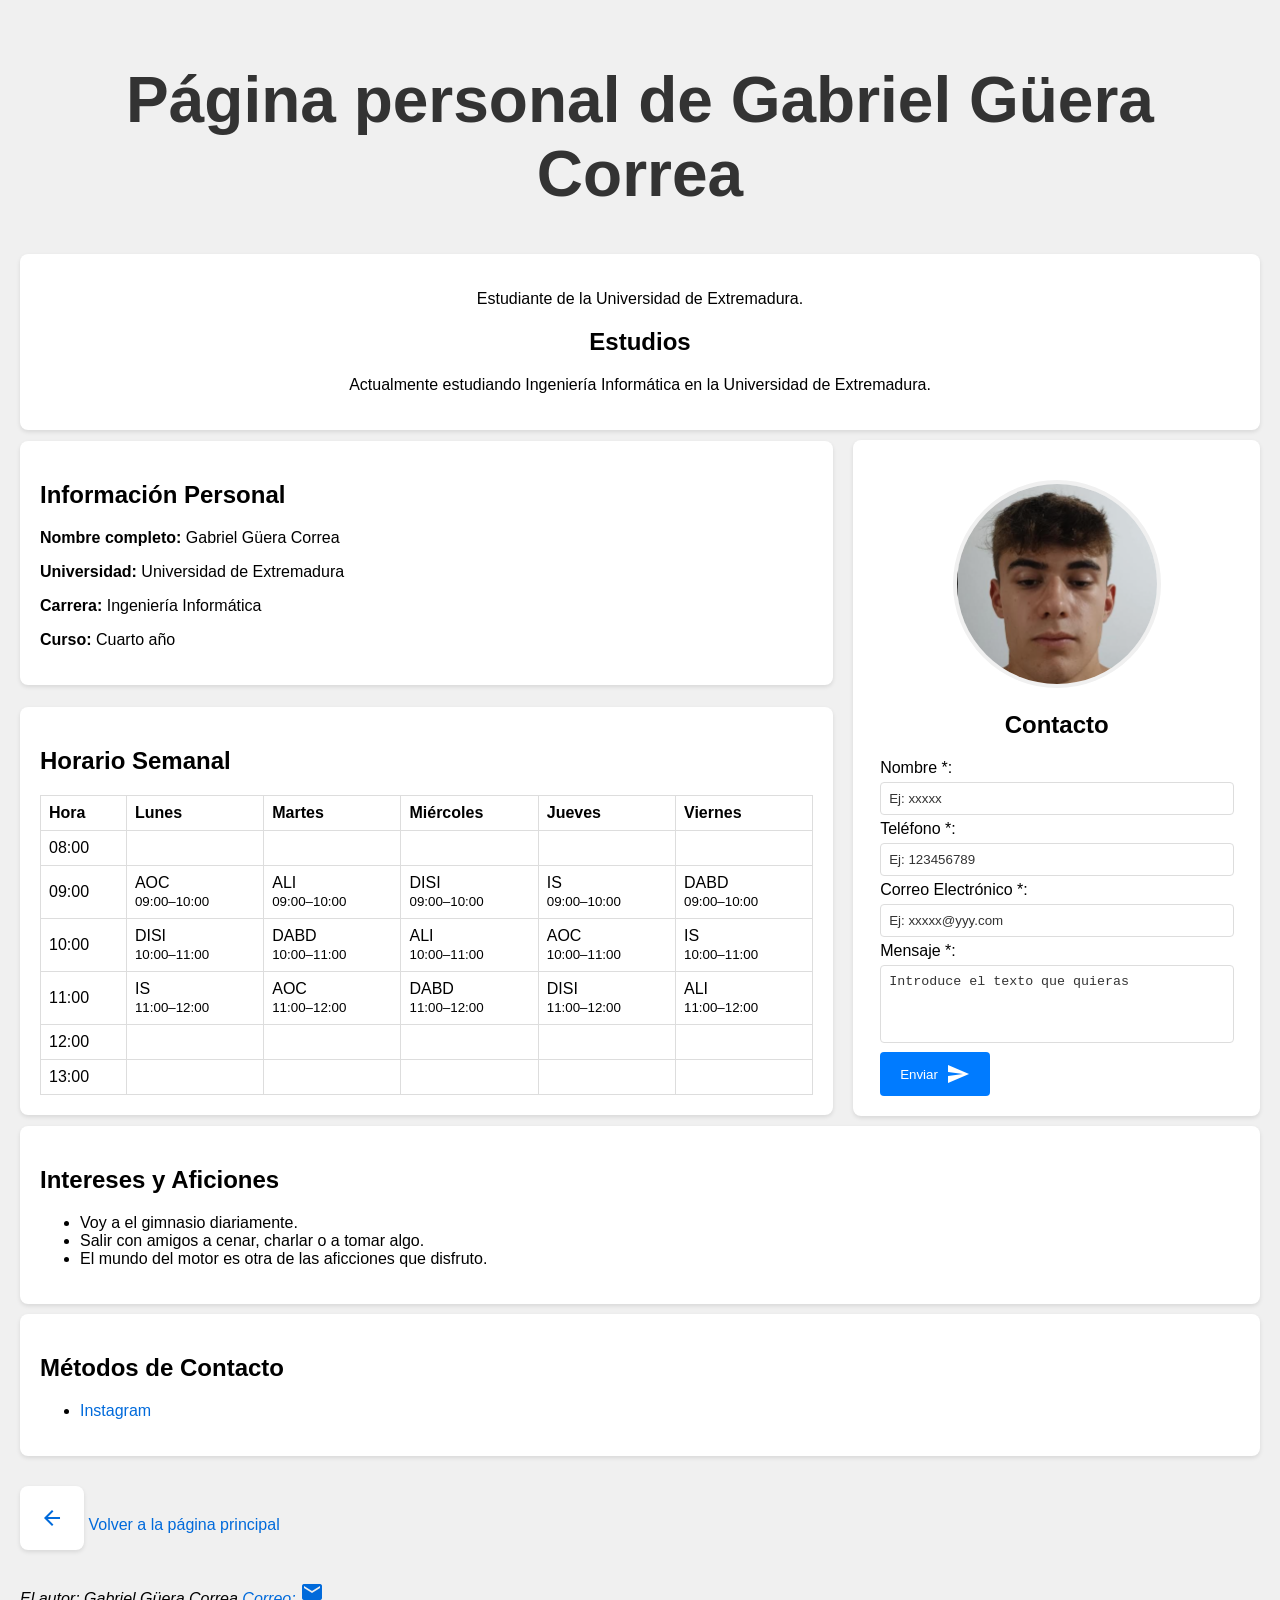
==== commit 969fabd8: "he añadido un icono en el boton de enviar" ====
--- a/Gabriel.html
+++ b/Gabriel.html
@@ -47,27 +47,27 @@
                         </tr>
                             <tr>
                                 <td>09:00</td>
-                                <td><span class="has-tooltip" tabindex="0" data-tooltip="Arquitectura de ordenadores: cómo funcionan los componentes físicos de un ordenador.">AOC</span><br><small>09:00–10:00</small></td>
-                                <td><span class="has-tooltip" tabindex="0" data-tooltip="Algoritmos y estructuras de datos: cómo resolver problemas y organizar datos eficientemente.">ALI</span><br><small>09:00–10:00</small></td>
-                                <td><span class="has-tooltip" tabindex="0" data-tooltip="Diseño y Desarrollo de Sistemas Informáticos: creación y mantenimiento de aplicaciones a gran escala.">DISI</span><br><small>09:00–10:00</small></td>
-                                <td><span class="has-tooltip" tabindex="0" data-tooltip="Ingeniería del Software: métodos y prácticas para desarrollar software de calidad.">IS</span><br><small>09:00–10:00</small></td>
-                                <td><span class="has-tooltip" tabindex="0" data-tooltip="Diseño y Administración de Bases de Datos: cómo almacenar y consultar información de forma segura y eficiente.">DABD</span><br><small>09:00–10:00</small></td>
+                                <td><span class="has-tooltip" tabindex="0" title="Administración y Organización de Computadores" data-tooltip="Administración y Organización de Computadores">AOC</span><br><small>09:00–10:00</small></td>
+                                <td><span class="has-tooltip" tabindex="0" title="Auditoría y Legislación Informática" data-tooltip="Auditoría y Legislación Informática">ALI</span><br><small>09:00–10:00</small></td>
+                                <td><span class="has-tooltip" tabindex="0" title="Diseño e Interacción en Sistemas de Información" data-tooltip="Diseño e Interacción en Sistemas de Información">DISI</span><br><small>09:00–10:00</small></td>
+                                <td><span class="has-tooltip" tabindex="0" title="Ingeniería del Software" data-tooltip="Ingeniería del Software">IS</span><br><small>09:00–10:00</small></td>
+                                <td><span class="has-tooltip" tabindex="0" title="Diseño y Administración de Bases de Datos" data-tooltip="Diseño y Administración de Bases de Datos">DABD</span><br><small>09:00–10:00</small></td>
                             </tr>
                             <tr>
                                 <td>10:00</td>
-                                <td><span class="has-tooltip" tabindex="0" data-tooltip="Diseño y Desarrollo de Sistemas Informáticos: creación y mantenimiento de aplicaciones a gran escala.">DISI</span><br><small>10:00–11:00</small></td>
-                                <td><span class="has-tooltip" tabindex="0" data-tooltip="Diseño y Administración de Bases de Datos: cómo almacenar y consultar información de forma segura y eficiente.">DABD</span><br><small>10:00–11:00</small></td>
-                                <td><span class="has-tooltip" tabindex="0" data-tooltip="Algoritmos y estructuras de datos: cómo resolver problemas y organizar datos eficientemente.">ALI</span><br><small>10:00–11:00</small></td>
-                                <td><span class="has-tooltip" tabindex="0" data-tooltip="Arquitectura de ordenadores: cómo funcionan los componentes físicos de un ordenador.">AOC</span><br><small>10:00–11:00</small></td>
-                                <td><span class="has-tooltip" tabindex="0" data-tooltip="Ingeniería del Software: métodos y prácticas para desarrollar software de calidad.">IS</span><br><small>10:00–11:00</small></td>
+                                <td><span class="has-tooltip" tabindex="0" title="Diseño e Interacción en Sistemas de Información" data-tooltip="Diseño e Interacción en Sistemas de Información">DISI</span><br><small>10:00–11:00</small></td>
+                                <td><span class="has-tooltip" tabindex="0" title="Diseño y Administración de Bases de Datos" data-tooltip="Diseño y Administración de Bases de Datos">DABD</span><br><small>10:00–11:00</small></td>
+                                <td><span class="has-tooltip" tabindex="0" title="Auditoría y Legislación Informática" data-tooltip="Auditoría y Legislación Informática">ALI</span><br><small>10:00–11:00</small></td>
+                                <td><span class="has-tooltip" tabindex="0" title="Administración y Organización de Computadores" data-tooltip="Administración y Organización de Computadores">AOC</span><br><small>10:00–11:00</small></td>
+                                <td><span class="has-tooltip" tabindex="0" title="Ingeniería del Software" data-tooltip="Ingeniería del Software">IS</span><br><small>10:00–11:00</small></td>
                             </tr>
                             <tr>
                                 <td>11:00</td>
-                                <td><span class="has-tooltip" tabindex="0" data-tooltip="Ingeniería del Software: métodos y prácticas para desarrollar software de calidad.">IS</span><br><small>11:00–12:00</small></td>
-                                <td><span class="has-tooltip" tabindex="0" data-tooltip="Arquitectura de ordenadores: cómo funcionan los componentes físicos de un ordenador.">AOC</span><br><small>11:00–12:00</small></td>
-                                <td><span class="has-tooltip" tabindex="0" data-tooltip="Diseño y Administración de Bases de Datos: cómo almacenar y consultar información de forma segura y eficiente.">DABD</span><br><small>11:00–12:00</small></td>
-                                <td><span class="has-tooltip" tabindex="0" data-tooltip="Diseño y Desarrollo de Sistemas Informáticos: creación y mantenimiento de aplicaciones a gran escala.">DISI</span><br><small>11:00–12:00</small></td>
-                                <td><span class="has-tooltip" tabindex="0" data-tooltip="Algoritmos y estructuras de datos: cómo resolver problemas y organizar datos eficientemente.">ALI</span><br><small>11:00–12:00</small></td>
+                                <td><span class="has-tooltip" tabindex="0" title="Ingeniería del Software" data-tooltip="Ingeniería del Software">IS</span><br><small>11:00–12:00</small></td>
+                                <td><span class="has-tooltip" tabindex="0" title="Administración y Organización de Computadores" data-tooltip="Administración y Organización de Computadores">AOC</span><br><small>11:00–12:00</small></td>
+                                <td><span class="has-tooltip" tabindex="0" title="Diseño y Administración de Bases de Datos" data-tooltip="Diseño y Administración de Bases de Datos">DABD</span><br><small>11:00–12:00</small></td>
+                                <td><span class="has-tooltip" tabindex="0" title="Diseño e Interacción en Sistemas de Información" data-tooltip="Diseño e Interacción en Sistemas de Información">DISI</span><br><small>11:00–12:00</small></td>
+                                <td><span class="has-tooltip" tabindex="0" title="Auditoría y Legislación Informática" data-tooltip="Auditoría y Legislación Informática">ALI</span><br><small>11:00–12:00</small></td>
                             </tr>
                             <tr>
                                 <td>12:00</td>
@@ -112,7 +112,9 @@
                     <input class="input" type="email" id="email" name="email" required placeholder="Ej: xxxxx@yyy.com"><br>
                     <label class="label" for="mensaje">Mensaje *:</label><br>
                     <textarea class="textarea" name="mensaje" rows="4" cols="40" id="mensaje" required placeholder="Introduce el texto que quieras"></textarea><br>
-                    <input type="submit" value="Enviar" class="enviar" >  <i class="material-icons">send</i>
+                    <button type="submit"class="enviar">
+                        Enviar<i class="material-icons">send</i>
+                    </button>  
                 </form>
             </div>
         </div>
--- a/styles.css
+++ b/styles.css
@@ -8,7 +8,7 @@
 h1 {
     text-align: center;
 }
-.wrapper {
+#wrapper {
     max-width: auto;
     margin: 0 auto;
 }
@@ -103,6 +103,9 @@
     border: none;
     border-radius: 4px;
     cursor: pointer;
+    display: flex;
+    align-items: center;
+    gap: 8px;
 }
 
 .ref {
@@ -118,7 +121,7 @@
 
 
 
-footer {
+#foot {
     text-align: center;
     margin-top: 20px;
     padding: 20px;
@@ -225,193 +228,6 @@
   text-decoration: none;
 }
 
-
-@media (max-width: 768px) {
-  .cards {
-      grid-template-columns: 1fr;
- }
-  .card {
-      width: 90%;
-      margin: 0 auto;
-      height: auto;
-  }
-  .layout {
-    display: grid;
-    grid-template-columns: repeat(auto-fit, minmax(150px, 1fr));
-    gap: 20px;
-    grid-template-areas:
-      "informacion-personal"
-      "horario"
-      "contacto";
-  }
-
-  .contacto {
-    align-items: center;
-    justify-content: flex-start;
-  }
-  table {
-    display: block;
-    overflow-x: auto;
-    white-space: nowrap;
-  }
-  th, td {
-    font-size: 16px;
-  }
-
-
-}
-
-@media (prefers-color-scheme: dark) {
-  body {
-    background-color: #121212;
-    color: #f5f5f5; 
-  }
-
-
-  .box {
-    background-color: #1e1e1e;
-    box-shadow: 0 2px 6px rgba(0, 0, 0, 0.3);
-    color: #e0e0e0;
-
-  }
-
-  .nombre {
-    color: #ffffff;
-  }
-
-  .presentacion {
-    color: #cccccc;
-  }
-
-  .tabla {
-    background-color: #1a1a1a;
-    color: #f0f0f0;
-  }
-
-  .tabla th, .tabla td {
-    border: 1px solid #444;
-  }
-
-  .input, .textarea {
-    border: 1px solid #555;
-    background-color: #2a2a2a;
-    color: #f0f0f0;
-  }
-  input::placeholder,
-textarea::placeholder {
-  color: #C4BABA;
-}
-
-  .enviar {
-    background-color: #0d6efd;
-    color: white;
-  }
-
-  .ref {
-    color: #4da3ff;
-  }
-
-  .volver {
-    color: #ccc;
-  }
-
-  footer {
-    background-color: #1e1e1e;
-    color: #f0f0f0;
-  }
-
-  .card {
-    background-color: #1f1f1f;
-    box-shadow: 0 4px 10px rgba(0, 0, 0, 0.3);
-    color: #f0f0f0;
-  }
-
-  .card:hover {
-    transform: scale(1.05);
-    box-shadow: 0 8px 18px rgba(0,0,0,0.4);
-  }
-
-  .card img {
-    border: 4px solid #f5f5f5;
-  }
-
-  .card img[alt] {
-    color: #aaa;
-  }
-
-  .card .info h3 {
-    color: #ffffff;
-  }
-
-  .card .info p {
-    color: #cccccc;
-  }
-
-  img[src="imagenes/predeterminado.png"] {
-  filter: invert(100%);
-}
-
-}
-@media(prefers-reduced-motion: reduce){
-  .card {
-    transition: none;
-  }
-  .card:hover {
-    transform:none;
-  }
-}
-
-@media (forced-colors: active) {
-  body {
-    background-color: Canvas;
-    color: CanvasText;
-  }
-
-  .box,
-  .card,
-  .info-clase {
-    background-color: Canvas;
-    color: CanvasText;
-    border: 1px solid ButtonText;
-  }
-
-  .card img {
-    border: 2px solid CanvasText;
-  }
-
-  a {
-    color: LinkText;
-    text-decoration: underline;
-  }
-
-  .enviar {
-    background-color: ButtonFace;
-    color: ButtonText;
-    border: 1px solid ButtonText;
-  }
-
-  footer {
-    background-color: Canvas;
-    color: CanvasText;
-    border-top: 1px solid ButtonText;
-  }
-
-  .nombre,
-  h2,
-  h3,
-  p,
-  li {
-    color: CanvasText;
-  }
-
-  .input,
-  .textarea {
-    background-color: Field;
-    color: FieldText;
-    border: 1px solid ButtonText;
-  }
-}
-
 #foto {
   width: 200px;
   max-width: 100%;
@@ -422,7 +238,6 @@
   display: block;
 }
 
-/* Tooltip helpers for subject explanations */
 .has-tooltip { position: relative; display: inline-block; cursor: help; }
 .has-tooltip:focus { outline: none; }
 .has-tooltip:focus-visible { box-shadow: 0 0 0 3px rgba(0,123,255,0.22); border-radius: 4px; }
@@ -461,9 +276,192 @@
   opacity: 1;
   transform: translateX(-50%) translateY(0);
 }
-@media (max-width: 480px) {
+
+
+@media (max-width: 768px) {
+  .cards {
+      grid-template-columns: 1fr;
+ }
+  .card {
+      width: 90%;
+      margin: 0 auto;
+      height: auto;
+  }
+  .layout {
+    display: grid;
+    grid-template-columns: repeat(auto-fit, minmax(150px, 1fr));
+    gap: 20px;
+    grid-template-areas:
+      "informacion-personal"
+      "horario"
+      "contacto";
+  }
+
+  .contacto {
+    align-items: center;
+    justify-content: flex-start;
+  }
+  table {
+    display: block;
+    overflow-x: auto;
+    overflow-y: hidden;
+    width: max-content; 
+  }
+  th, td {
+    font-size: 16px;
+  }
   .has-tooltip::after, .has-tooltip::before { display: none; }
-}
-@media (prefers-reduced-motion: reduce) {
+
+}
+
+@media (prefers-color-scheme: dark) {
+  body {
+    background-color: #121212;
+    color: #f5f5f5; 
+  }
+
+
+  .box {
+    background-color: #1e1e1e;
+    box-shadow: 0 2px 6px rgba(0, 0, 0, 0.3);
+    color: #e0e0e0;
+
+  }
+
+  .nombre {
+    color: #ffffff;
+  }
+
+  .presentacion {
+    color: #cccccc;
+  }
+
+  .tabla {
+    background-color: #1a1a1a;
+    color: #f0f0f0;
+  }
+
+  .tabla th, .tabla td {
+    border: 1px solid #444;
+  }
+
+  .input, .textarea {
+    border: 1px solid #555;
+    background-color: #2a2a2a;
+    color: #f0f0f0;
+  }
+  input::placeholder,
+textarea::placeholder {
+  color: #C4BABA;
+}
+
+  .enviar {
+    background-color: #0d6efd;
+    color: white;
+  }
+
+  .ref {
+    color: #4da3ff;
+  }
+
+  .volver {
+    color: #ccc;
+  }
+
+  #foot {
+    background-color: #1e1e1e;
+    color: #f0f0f0;
+  }
+
+  .card {
+    background-color: #1f1f1f;
+    box-shadow: 0 4px 10px rgba(0, 0, 0, 0.3);
+    color: #f0f0f0;
+  }
+
+  .card:hover {
+    transform: scale(1.05);
+    box-shadow: 0 8px 18px rgba(0,0,0,0.4);
+  }
+
+  .card img {
+    border: 4px solid #f5f5f5;
+  }
+
+  .card img[alt] {
+    color: #aaa;
+  }
+
+  .card .info h3 {
+    color: #ffffff;
+  }
+
+  .card .info p {
+    color: #cccccc;
+  }
+
+  img[src="imagenes/predeterminado.png"] {
+  filter: invert(100%);
+}
+
+}
+@media(prefers-reduced-motion: reduce){
+  .card {
+    transition: none;
+  }
+  .card:hover {
+    transform:none;
+  }
   .has-tooltip::after, .has-tooltip::before { transition: none; }
+}
+
+@media (forced-colors: active) {
+  body {
+    background-color: Canvas;
+    color: CanvasText;
+  }
+
+  .box,
+  .card,
+  .info-clase {
+    background-color: Canvas;
+    color: CanvasText;
+    border: 1px solid ButtonText;
+  }
+
+  .card img {
+    border: 2px solid CanvasText;
+  }
+
+  a {
+    color: LinkText;
+    text-decoration: underline;
+  }
+
+  .enviar {
+    background-color: ButtonFace;
+    color: ButtonText;
+    border: 1px solid ButtonText;
+  }
+
+  footer {
+    background-color: Canvas;
+    color: CanvasText;
+    border-top: 1px solid ButtonText;
+  }
+
+  .nombre,
+  h2,
+  h3,
+  p,
+  li {
+    color: CanvasText;
+  }
+
+  .input,
+  .textarea {
+    background-color: Field;
+    color: FieldText;
+    border: 1px solid ButtonText;
+  }
 }
